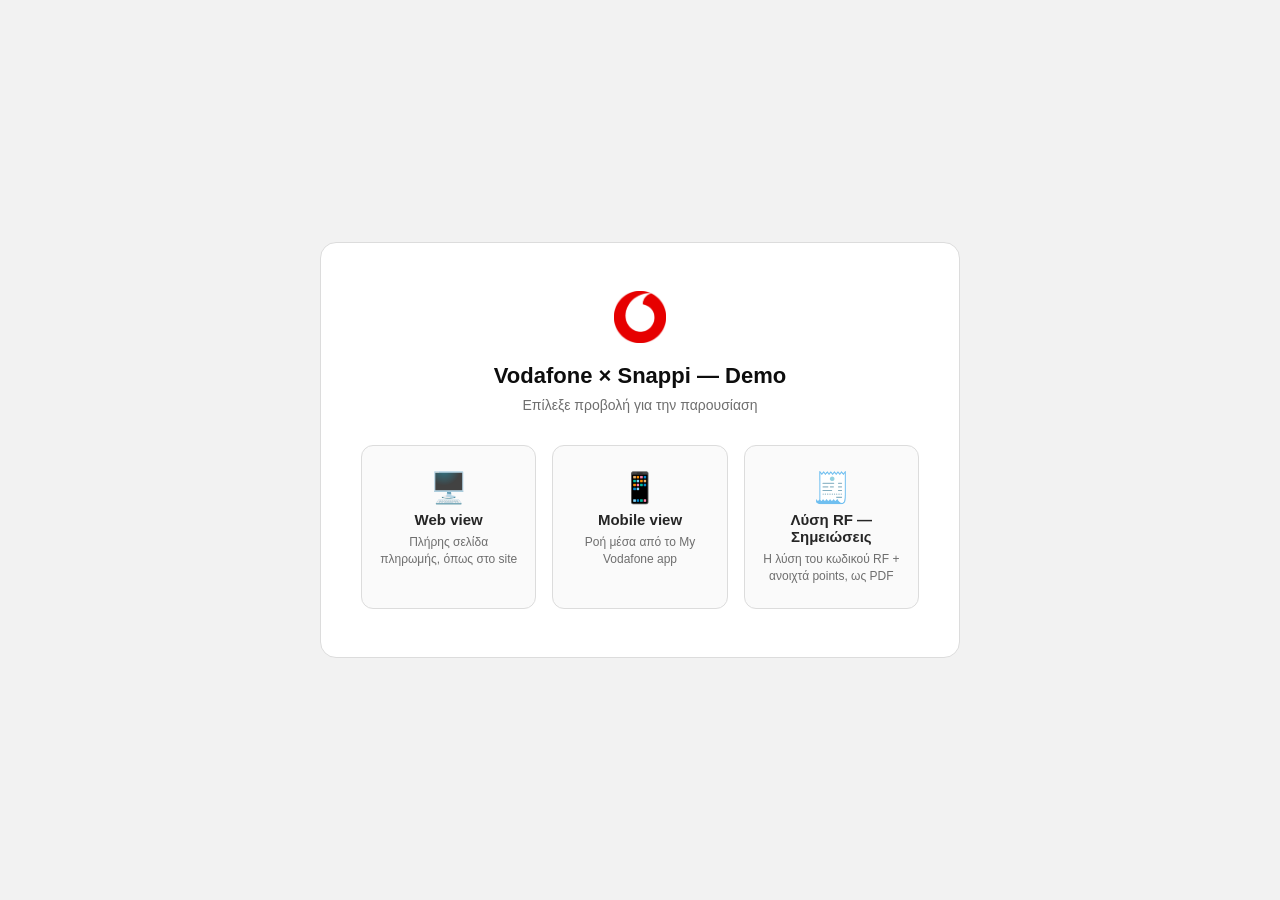
==== index.html @ 045ac650 "Split into separate Web/Mobile/PDF views with a real chooser page Restructures the single-page demo " ====
<!DOCTYPE html>
<html lang="el">
<head>
<meta charset="UTF-8">
<meta name="viewport" content="width=device-width, initial-scale=1.0">
<title>Vodafone × Snappi — Demo</title>
<link rel="stylesheet" href="styles.css">
</head>
<body>

  <div class="chooser">
    <div class="chooser__card">
      <img src="vodafone-logo.png" width="52" height="52" alt="" class="chooser__logo">
      <h1 class="chooser__title">Vodafone × Snappi — Demo</h1>
      <p class="chooser__subtitle">Επίλεξε προβολή για την παρουσίαση</p>
      <div class="chooser__options">
        <a href="web.html" class="chooser__option">
          <span class="chooser__option-icon">🖥️</span>
          <span class="chooser__option-label">Web view</span>
          <span class="chooser__option-desc">Πλήρης σελίδα πληρωμής, όπως στο site</span>
        </a>
        <a href="mobile.html" class="chooser__option">
          <span class="chooser__option-icon">📱</span>
          <span class="chooser__option-label">Mobile view</span>
          <span class="chooser__option-desc">Ροή μέσα από το My Vodafone app</span>
        </a>
        <a href="print.html" class="chooser__option">
          <span class="chooser__option-icon">🧾</span>
          <span class="chooser__option-label">Λύση RF — Σημειώσεις</span>
          <span class="chooser__option-desc">Η λύση του κωδικού RF + ανοιχτά points, ως PDF</span>
        </a>
      </div>
    </div>
  </div>

</body>
</html>
---- styles.css ----
:root {
  --vf-red: #E60000;
  --vf-red-dark: #B30000;
  --vf-black: #0d0d0d;
  --vf-grey-bg: #F2F2F2;
  --vf-grey-border: #DCDCDC;
  --vf-grey-text: #6E6E6E;
  --vf-text: #262626;
  --radius: 10px;
  --font: "Helvetica Neue", Arial, "Segoe UI", sans-serif;
}

* { box-sizing: border-box; }

body {
  margin: 0;
  font-family: var(--font);
  color: var(--vf-text);
  background: #fff;
  -webkit-font-smoothing: antialiased;
}

a { text-decoration: none; color: inherit; }

/* ---------- Top utility bar ---------- */
.topbar {
  background: var(--vf-black);
  color: #fff;
  display: flex;
  align-items: center;
  justify-content: space-between;
  padding: 0 24px;
  height: 40px;
  font-size: 13px;
}

.topbar__tabs { display: flex; height: 100%; }

.topbar__tab {
  display: flex;
  align-items: center;
  padding: 0 18px;
  color: #ccc;
  height: 100%;
}

.topbar__tab--active {
  background: #fff;
  color: var(--vf-black);
  font-weight: 600;
}

.topbar__right {
  display: flex;
  align-items: center;
  gap: 12px;
  color: #fff;
}

.topbar__link {
  display: flex;
  align-items: center;
  gap: 6px;
  color: #fff;
}

.topbar__divider { color: #666; }

/* ---------- Main header ---------- */
.header {
  display: flex;
  align-items: center;
  gap: 40px;
  padding: 14px 24px;
  border-bottom: 1px solid var(--vf-grey-border);
}

.header__logo { display: flex; flex-shrink: 0; }

.header__nav {
  display: flex;
  gap: 28px;
  flex: 1;
  font-size: 16px;
  color: var(--vf-text);
}

.header__nav a.active { font-weight: 700; }

.header__actions {
  display: flex;
  align-items: center;
  gap: 22px;
  font-size: 15px;
}

.icon-btn {
  background: none;
  border: none;
  cursor: pointer;
  color: var(--vf-text);
  display: flex;
}

.header__login {
  display: flex;
  align-items: center;
  gap: 8px;
}

/* ---------- Breadcrumb ---------- */
.breadcrumb {
  padding: 14px 24px;
  font-size: 13px;
  color: var(--vf-grey-text);
  display: flex;
  gap: 8px;
  align-items: center;
}

.breadcrumb a { color: var(--vf-grey-text); }
.breadcrumb a:hover { text-decoration: underline; }
.breadcrumb__sep { color: #bbb; }
.breadcrumb__current { color: var(--vf-grey-text); }

/* ---------- Page ---------- */
.page {
  background: var(--vf-grey-bg);
  padding: 32px 24px 64px;
}

.page__title {
  max-width: 1200px;
  margin: 8px auto 28px;
  font-size: 34px;
  font-weight: 700;
  color: var(--vf-black);
}

.layout {
  max-width: 1200px;
  margin: 0 auto;
  display: grid;
  grid-template-columns: 1.9fr 1fr;
  gap: 24px;
  align-items: start;
}

.card {
  background: #fff;
  border-radius: var(--radius);
  border: 1px solid var(--vf-grey-border);
}

/* ---------- Payment card ---------- */
.payment-card {
  padding: 32px;
}

.payment-card__heading {
  font-size: 20px;
  font-weight: 700;
  margin: 0 0 20px;
}

.radio-group {
  display: flex;
  gap: 40px;
  margin-bottom: 20px;
}

.radio {
  display: flex;
  align-items: center;
  gap: 10px;
  cursor: pointer;
  font-size: 15px;
  position: relative;
}

.radio input {
  position: absolute;
  opacity: 0;
  width: 22px;
  height: 22px;
  margin: 0;
  cursor: pointer;
}

.radio__dot {
  width: 22px;
  height: 22px;
  border-radius: 50%;
  border: 2px solid #9a9a9a;
  display: inline-flex;
  align-items: center;
  justify-content: center;
  flex-shrink: 0;
}

.radio__dot::after {
  content: "";
  width: 11px;
  height: 11px;
  border-radius: 50%;
  background: transparent;
}

.radio input:checked + .radio__dot {
  border-color: #26898a;
}

.radio input:checked + .radio__dot::after {
  background: #26898a;
}

.radio input:focus-visible + .radio__dot {
  outline: 2px solid #26898a;
  outline-offset: 2px;
}

.field { max-width: 460px; margin-bottom: 28px; }

.field__input {
  width: 100%;
  padding: 14px 16px;
  font-size: 15px;
  border: 1px solid #9a9a9a;
  border-radius: 6px;
  font-family: var(--font);
  color: var(--vf-text);
}

.field__input::placeholder { color: #7a7a7a; }

.field__input:focus {
  outline: none;
  border-color: var(--vf-black);
  box-shadow: 0 0 0 1px var(--vf-black);
}

.field__hint {
  margin: 8px 2px 0;
  font-size: 13px;
  color: var(--vf-grey-text);
}

.payment-card__footer {
  display: flex;
  justify-content: flex-end;
}

.demo-note {
  margin: 16px 0 0;
  font-size: 12px;
  color: #9a9a9a;
  text-align: right;
}

.demo-note code {
  background: #f2f2f2;
  border-radius: 3px;
  padding: 1px 5px;
  font-size: 11.5px;
  color: #6e6e6e;
}

.btn {
  padding: 14px 32px;
  border-radius: 24px;
  font-size: 15px;
  font-weight: 700;
  border: none;
  cursor: pointer;
  font-family: var(--font);
  transition: background 0.15s ease, color 0.15s ease;
}

.btn--primary {
  background: var(--vf-red);
  color: #fff;
}

.btn--primary:hover:not(:disabled) {
  background: var(--vf-red-dark);
}

.btn--primary:disabled {
  background: #e0e0e0;
  color: #a3a3a3;
  cursor: not-allowed;
}

/* ---------- Side cards ---------- */
.side-cards {
  display: flex;
  flex-direction: column;
  gap: 24px;
}

.side-card {
  padding: 26px;
  display: flex;
  align-items: flex-start;
  justify-content: space-between;
  gap: 16px;
}

.side-card__body h3 {
  font-size: 17px;
  font-weight: 700;
  margin: 0 0 14px;
  line-height: 1.3;
}

.side-card__link {
  color: var(--vf-red);
  font-weight: 600;
  font-size: 14px;
  display: inline-flex;
  align-items: center;
  gap: 4px;
}

.side-card__link:hover { text-decoration: underline; }

.side-card__icon { flex-shrink: 0; }

/* ---------- Floating chat widget ---------- */
.chat-widget {
  position: fixed;
  right: 28px;
  bottom: 28px;
  display: flex;
  align-items: center;
  gap: 12px;
  z-index: 50;
}

.chat-widget__tooltip {
  background: #fff;
  border: 1px solid var(--vf-grey-border);
  border-radius: 20px;
  padding: 12px 18px;
  font-size: 14px;
  font-weight: 600;
  box-shadow: 0 4px 16px rgba(0,0,0,0.12);
  white-space: nowrap;
}

.chat-widget__bubble {
  width: 56px;
  height: 56px;
  border-radius: 50%;
  border: none;
  background: transparent;
  cursor: pointer;
  padding: 0;
  box-shadow: 0 4px 16px rgba(0,0,0,0.18);
  border-radius: 50%;
  display: flex;
}

/* ---------- Modal overlay / panel (shared) ---------- */
.modal-overlay {
  position: fixed;
  inset: 0;
  background: rgba(20, 20, 20, 0.55);
  z-index: 200;
  opacity: 0;
  pointer-events: none;
  transition: opacity 0.2s ease;
}

.modal-overlay.is-open {
  opacity: 1;
  pointer-events: auto;
}

.modal-panel {
  position: absolute;
  left: 0;
  top: 0;
  height: 100%;
  width: min(460px, 92vw);
  background: #fff;
  padding: 64px 40px 40px;
  overflow-y: auto;
  transform: translateX(-100%);
  transition: transform 0.28s cubic-bezier(.4,0,.2,1);
}

.modal-overlay.is-open .modal-panel { transform: translateX(0); }

.modal-close {
  position: absolute;
  top: 22px;
  right: -18px;
  width: 36px;
  height: 36px;
  border-radius: 50%;
  background: #fff;
  border: none;
  cursor: pointer;
  display: flex;
  align-items: center;
  justify-content: center;
  box-shadow: 0 2px 10px rgba(0,0,0,0.18);
}

.modal-title {
  font-size: 30px;
  font-weight: 400;
  color: var(--vf-black);
  margin: 0 0 32px;
}

.modal-label {
  display: block;
  font-size: 15px;
  color: var(--vf-text);
  margin-bottom: 10px;
}

.modal-label--spaced { margin-top: 28px; }

.installment-badge {
  display: inline-block;
  font-size: 11px;
  font-weight: 700;
  color: #00A6A6;
  background: #f0fbfb;
  border-radius: 10px;
  padding: 2px 8px;
  vertical-align: middle;
}

.installment-badge[hidden] { display: none; }

.modal-input-wrap { position: relative; }

.modal-input {
  width: 100%;
  padding: 14px 40px 14px 16px;
  font-size: 15px;
  border: 1px solid #9a9a9a;
  border-radius: 6px;
  font-family: var(--font);
  color: var(--vf-text);
}

.modal-input:focus {
  outline: none;
  border-color: var(--vf-black);
  box-shadow: 0 0 0 1px var(--vf-black);
}

.modal-input-clear {
  position: absolute;
  right: 12px;
  top: 50%;
  transform: translateY(-50%);
  background: none;
  border: none;
  cursor: pointer;
  padding: 4px;
  display: flex;
}

.modal-hint {
  margin: 8px 2px 0;
  font-size: 13px;
  color: var(--vf-grey-text);
}

.modal-warning {
  display: flex;
  align-items: stretch;
  gap: 0;
  border: 1px solid var(--vf-red);
  border-radius: 4px;
  margin-top: 24px;
  overflow: hidden;
}

.modal-warning__icon {
  background: var(--vf-red);
  flex-shrink: 0;
  width: 56px;
  display: flex;
  align-items: center;
  justify-content: center;
}

.modal-warning p {
  margin: 0;
  padding: 14px 16px;
  font-size: 14px;
  line-height: 1.4;
  color: var(--vf-text);
}

.modal-select {
  width: 100%;
  display: flex;
  align-items: center;
  justify-content: space-between;
  gap: 12px;
  padding: 12px 16px;
  border: 1px solid #9a9a9a;
  border-radius: 6px;
  background: #fff;
  cursor: pointer;
  font-family: var(--font);
  font-size: 15px;
  color: var(--vf-text);
}

.modal-select__left {
  display: flex;
  align-items: center;
  gap: 12px;
}

.btn--modal {
  width: 100%;
  margin-top: 32px;
}

.btn--modal:disabled {
  background: #f0a3a3;
  color: #fff;
}

/* ---------- Flex / Snappi co-branded panel ---------- */
.modal-panel--flex { width: min(520px, 94vw); }

.flex-brandbar {
  display: flex;
  align-items: center;
  gap: 10px;
  margin-bottom: 20px;
}

.flex-brandbar__x { color: #b5b5b5; font-size: 16px; }

.flex-brandbar__snappi {
  font-size: 20px;
  font-weight: 700;
  color: #00A6A6;
  letter-spacing: -0.02em;
}

.modal-title--flex { font-size: 24px; font-weight: 700; margin-bottom: 12px; }

.flex-sub {
  font-size: 14px;
  color: var(--vf-grey-text);
  line-height: 1.5;
  margin: 0 0 24px;
}

.flex-step[hidden] { display: none; }
.m-flex-step[hidden] { display: none; }

.flex-learn-link {
  display: inline-flex;
  align-items: center;
  gap: 6px;
  margin: 10px 0 0;
  background: none;
  border: none;
  padding: 0;
  cursor: pointer;
  color: #00A6A6;
  font-weight: 600;
  font-size: 13.5px;
  font-family: var(--font);
}

.flex-learn-link:hover { text-decoration: underline; }

.flex-step__title {
  font-size: 18px;
  font-weight: 700;
  margin: 0 0 12px;
  color: var(--vf-text);
}

.flex-step__text {
  font-size: 14px;
  line-height: 1.5;
  color: var(--vf-grey-text);
  margin: 0 0 24px;
}

.flex-step__back {
  display: block;
  margin: 14px auto 0;
  background: none;
  border: none;
  color: var(--vf-grey-text);
  font-size: 13px;
  cursor: pointer;
  font-family: var(--font);
}

.flex-step__summary {
  font-size: 16px;
  font-weight: 700;
  margin: 0 0 20px;
  color: var(--vf-text);
}

.btn--flex-outline {
  width: 100%;
  margin-top: 12px;
  padding: 14px 32px;
  border-radius: 24px;
  font-size: 15px;
  font-weight: 700;
  border: 1.5px solid #00A6A6;
  cursor: pointer;
  font-family: var(--font);
  background: #fff;
  color: #00A6A6;
  transition: background 0.15s ease;
}

.btn--flex-outline:hover { background: #f0fbfb; }

.flex-method-options {
  display: flex;
  flex-direction: column;
  gap: 12px;
  margin-bottom: 20px;
}

.flex-method-card {
  display: flex;
  align-items: center;
  gap: 12px;
  border: 1.5px solid var(--vf-grey-border);
  border-radius: 8px;
  padding: 12px 16px;
  cursor: pointer;
  background: #fff;
  position: relative;
  font-size: 14px;
  color: var(--vf-text);
}

.flex-method-card input {
  position: absolute;
  opacity: 0;
  width: 20px;
  height: 20px;
  margin: 0;
  cursor: pointer;
}

.flex-method-card__radio {
  width: 20px;
  height: 20px;
  border-radius: 50%;
  border: 2px solid #9a9a9a;
  flex-shrink: 0;
  position: relative;
}

.flex-method-card.is-selected { border-color: #00A6A6; background: #f0fbfb; }
.flex-method-card.is-selected .flex-method-card__radio { border-color: #00A6A6; }
.flex-method-card.is-selected .flex-method-card__radio::after {
  content: "";
  position: absolute;
  inset: 3px;
  border-radius: 50%;
  background: #00A6A6;
}

.flex-card-fields[hidden] { display: none; }

.flex-wallet-note {
  font-size: 13px;
  color: var(--vf-grey-text);
  background: #f5f5f5;
  border-radius: 6px;
  padding: 12px 14px;
}

.flex-frame {
  border: 1px solid var(--vf-grey-border);
  border-radius: 10px;
  overflow: hidden;
  box-shadow: 0 2px 12px rgba(0,0,0,0.06);
}

.flex-frame__chrome {
  background: linear-gradient(90deg, #E60000 0%, #E60000 45%, #00A6A6 100%);
  color: #fff;
  font-size: 12px;
  font-weight: 600;
  display: flex;
  align-items: center;
  gap: 8px;
  padding: 10px 16px;
}

.flex-frame__body { padding: 20px; background: #fafafa; }

.flex-card-input { margin-bottom: 12px; }

.flex-card-row {
  display: grid;
  grid-template-columns: 1fr 1fr;
  gap: 12px;
}

.btn--flex {
  width: 100%;
  margin-top: 24px;
  padding: 14px 32px;
  border-radius: 24px;
  font-size: 15px;
  font-weight: 700;
  border: none;
  cursor: pointer;
  font-family: var(--font);
  background: #00A6A6;
  color: #fff;
  transition: background 0.15s ease;
}

.btn--flex:hover { background: #00898c; }

.flex-frame__footer {
  margin: 14px 0 0;
  font-size: 12px;
  color: var(--vf-grey-text);
  text-align: center;
  line-height: 1.4;
}

.flex-powered-footer {
  margin: 20px 0 0;
  font-size: 12px;
  font-weight: 600;
  color: var(--vf-grey-text);
  text-align: center;
  letter-spacing: 0.01em;
}

/* ---------- Info bubble (explainer popover) ---------- */
.info-bubble-wrap {
  position: relative;
  display: inline-block;
  margin: -10px 0 24px;
}

.info-bubble-trigger {
  display: inline-flex;
  align-items: center;
  gap: 6px;
  background: none;
  border: none;
  padding: 0;
  cursor: pointer;
  color: #00A6A6;
  font-weight: 600;
  font-size: 13px;
  font-family: var(--font);
}

.info-bubble-trigger:hover { text-decoration: underline; }

.info-bubble {
  display: none;
  position: absolute;
  top: calc(100% + 12px);
  left: 0;
  width: 260px;
  background: #fff;
  border: 1px solid var(--vf-grey-border);
  border-radius: 10px;
  padding: 14px 16px;
  font-size: 12.5px;
  line-height: 1.5;
  color: var(--vf-text);
  box-shadow: 0 10px 28px rgba(0,0,0,0.15);
  z-index: 20;
}

.info-bubble::before {
  content: "";
  position: absolute;
  top: -6px;
  left: 16px;
  width: 12px;
  height: 12px;
  background: #fff;
  border-left: 1px solid var(--vf-grey-border);
  border-top: 1px solid var(--vf-grey-border);
  transform: rotate(45deg);
}

.info-bubble.is-open { display: block; }

/* ---------- Backend-check loading overlay ---------- */
.loading-overlay {
  position: fixed;
  inset: 0;
  background: rgba(20, 20, 20, 0.55);
  z-index: 300;
  display: none;
  align-items: center;
  justify-content: center;
}

.loading-overlay.is-open { display: flex; }

.loading-overlay--phone {
  position: absolute;
  z-index: 30;
  border-radius: 34px;
}

.loading-overlay--phone .loading-card {
  padding: 28px 32px;
}

.loading-card {
  background: #fff;
  border-radius: 14px;
  padding: 36px 44px;
  display: flex;
  flex-direction: column;
  align-items: center;
  gap: 16px;
  box-shadow: 0 12px 40px rgba(0,0,0,0.25);
}

.loading-spinner {
  width: 36px;
  height: 36px;
  border-radius: 50%;
  border: 3px solid #eee;
  border-top-color: var(--vf-red);
  animation: loading-spin 0.8s linear infinite;
}

@keyframes loading-spin {
  to { transform: rotate(360deg); }
}

.loading-card p {
  margin: 0;
  font-size: 14px;
  color: var(--vf-text);
  font-weight: 600;
}

/* ---------- View chooser ---------- */
.chooser {
  min-height: 100vh;
  display: flex;
  align-items: center;
  justify-content: center;
  background: var(--vf-grey-bg);
  padding: 24px;
}

.chooser__card {
  background: #fff;
  border-radius: 16px;
  border: 1px solid var(--vf-grey-border);
  padding: 48px 40px;
  max-width: 640px;
  width: 100%;
  text-align: center;
}

.chooser__logo { margin-bottom: 16px; }

.chooser__title {
  font-size: 22px;
  font-weight: 700;
  margin: 0 0 8px;
  color: var(--vf-black);
}

.chooser__subtitle {
  font-size: 14px;
  color: var(--vf-grey-text);
  margin: 0 0 32px;
}

.chooser__options {
  display: flex;
  gap: 16px;
}

.chooser__option {
  flex: 1;
  display: flex;
  flex-direction: column;
  align-items: center;
  gap: 6px;
  background: #fafafa;
  border: 1.5px solid var(--vf-grey-border);
  border-radius: 12px;
  padding: 24px 16px;
  cursor: pointer;
  font-family: var(--font);
  transition: border-color 0.15s ease, background 0.15s ease;
}

.chooser__option:hover { border-color: var(--vf-red); background: #fff5f5; }

.chooser__option-icon { font-size: 30px; }

.chooser__option-label {
  font-size: 15px;
  font-weight: 700;
  color: var(--vf-text);
}

.chooser__option-desc {
  font-size: 12px;
  color: var(--vf-grey-text);
  line-height: 1.4;
}

.view-switch-btn {
  position: fixed;
  left: 20px;
  bottom: 20px;
  background: #fff;
  border: 1px solid var(--vf-grey-border);
  border-radius: 20px;
  padding: 10px 18px;
  font-size: 13px;
  font-weight: 600;
  color: var(--vf-text);
  cursor: pointer;
  box-shadow: 0 4px 14px rgba(0,0,0,0.12);
  z-index: 250;
  font-family: var(--font);
}

/* ---------- Mobile view ---------- */
#mobile-view {
  min-height: 100vh;
  background: var(--vf-grey-bg);
  padding: 32px 16px 100px;
}

#mobile-view,
#mobile-view input,
#mobile-view button,
#mobile-view select {
  font-family: -apple-system, BlinkMacSystemFont, "SF Pro Text", "Segoe UI", Roboto, sans-serif;
}

.mobile-demo-controls {
  display: flex;
  align-items: center;
  justify-content: center;
  gap: 10px;
  margin-bottom: 24px;
  flex-wrap: wrap;
  font-size: 13px;
  color: var(--vf-grey-text);
}

.persona-btn {
  border: 1.5px solid var(--vf-grey-border);
  background: #fff;
  border-radius: 18px;
  padding: 7px 16px;
  font-size: 13px;
  font-weight: 600;
  color: var(--vf-text);
  cursor: pointer;
  font-family: var(--font);
}

.persona-btn.is-active {
  border-color: var(--vf-red);
  background: #fff5f5;
  color: var(--vf-red);
}

.phone-frame {
  width: 380px;
  max-width: 100%;
  margin: 0 auto;
  background: #111;
  border-radius: 44px;
  padding: 12px;
  box-shadow: 0 24px 60px rgba(0,0,0,0.35);
}

.phone-screen-wrap {
  position: relative;
  height: 760px;
  max-height: 80vh;
  background: var(--vf-grey-bg);
  border-radius: 34px;
  overflow: hidden;
  display: flex;
  flex-direction: column;
}

.phone-statusbar {
  flex-shrink: 0;
  display: flex;
  justify-content: space-between;
  padding: 14px 24px 8px;
  font-size: 13px;
  font-weight: 700;
  color: #111;
  background: #fff;
}

.phone-screen {
  display: none;
  flex: 1;
  overflow-y: auto;
  padding: 16px 16px 32px;
}

.phone-screen.is-active { display: block; }

.phone-pill {
  display: flex;
  align-items: center;
  gap: 10px;
  background: #fff;
  border-radius: 14px;
  padding: 14px 16px;
  margin-bottom: 16px;
  font-size: 13px;
}

.phone-pill__icon { font-size: 18px; }

.phone-pill strong { display: block; font-size: 15px; }
.phone-pill small { color: var(--vf-grey-text); font-size: 12px; }
.phone-pill__chevron { margin-left: auto; color: var(--vf-grey-text); }

.phone-card {
  background: #fff;
  border-radius: 14px;
  padding: 18px;
  margin-bottom: 16px;
  width: 100%;
  text-align: left;
  border: none;
  font-family: var(--font);
  display: block;
}

.phone-card h3 {
  margin: 0 0 14px;
  font-size: 15px;
  font-weight: 700;
  color: var(--vf-text);
}

.phone-card p { margin: 0 0 4px; font-size: 12.5px; color: var(--vf-grey-text); }
.phone-card strong { font-size: 20px; color: var(--vf-text); }

.phone-bills-card { cursor: pointer; }

.phone-usage-row { display: flex; gap: 14px; }
.phone-usage-item { flex: 1; font-size: 11px; text-align: center; }
.phone-usage-item strong { display: block; font-size: 13px; margin: 4px 0 6px; }
.phone-usage-bar { height: 4px; background: #eee; border-radius: 2px; overflow: hidden; }
.phone-usage-bar span { display: block; height: 100%; background: var(--vf-red); }

.phone-mini-grid { display: grid; grid-template-columns: 1fr 1fr; gap: 12px; }
.phone-mini-grid--4 { grid-template-columns: 1fr 1fr; }

.phone-mini-card {
  background: #fff;
  border-radius: 12px;
  padding: 14px;
  font-size: 12.5px;
  font-weight: 600;
  color: var(--vf-text);
}

.phone-topbar {
  display: flex;
  align-items: center;
  gap: 12px;
  margin-bottom: 16px;
}

.phone-back {
  background: #fff;
  border: none;
  width: 34px;
  height: 34px;
  border-radius: 50%;
  font-size: 20px;
  cursor: pointer;
  color: var(--vf-text);
}

.phone-topbar h2 { font-size: 16px; font-weight: 700; margin: 0; }

.phone-subtext { font-size: 12.5px; color: var(--vf-grey-text); margin: 0 0 14px; }

.phone-balance { font-size: 26px; }

.phone-full-btn { width: 100%; margin-bottom: 24px; }

.phone-section-label { font-size: 13px; font-weight: 700; margin: 0 0 12px; color: var(--vf-text); }

.phone-sheet-backdrop {
  display: none;
  position: absolute;
  inset: 0;
  background: rgba(20,20,20,0.5);
  z-index: 10;
}

.phone-sheet-backdrop.is-open { display: block; }

.phone-sheet {
  display: none;
  position: absolute;
  left: 0;
  right: 0;
  bottom: 0;
  max-height: 86%;
  background: #fff;
  border-radius: 20px 20px 0 0;
  padding: 10px 20px 24px;
  overflow-y: auto;
  z-index: 20;
  box-shadow: 0 -8px 30px rgba(0,0,0,0.2);
}

.phone-sheet.is-open { display: block; }

.phone-sheet__handle {
  width: 36px;
  height: 4px;
  border-radius: 2px;
  background: #ddd;
  margin: 0 auto 14px;
}

.phone-sheet__header {
  display: flex;
  align-items: center;
  justify-content: space-between;
  margin-bottom: 18px;
}

.phone-sheet__header h2 { font-size: 17px; margin: 0; }

.phone-sheet__close {
  background: #f2f2f2;
  border: none;
  width: 30px;
  height: 30px;
  border-radius: 50%;
  cursor: pointer;
  font-size: 13px;
  color: var(--vf-text);
}

.flex-brandbar--tight { margin-bottom: 0; }

.phone-tabs {
  display: flex;
  background: #f2f2f2;
  border-radius: 10px;
  padding: 4px;
  margin-bottom: 18px;
}

.phone-tab {
  flex: 1;
  background: none;
  border: none;
  padding: 10px;
  font-size: 13px;
  font-weight: 600;
  color: var(--vf-grey-text);
  border-radius: 8px;
  cursor: pointer;
  font-family: var(--font);
}

.phone-tab.is-active { background: #00A6A6; color: #fff; }

.phone-amount-display {
  text-align: center;
  padding: 18px 0 24px;
}

.phone-amount-display strong { font-size: 26px; color: var(--vf-text); }

/* ---------- Mobile view: scale down reused desktop classes ----------
   The phone sheets reuse .modal-*/.flex-* classes from the web modals;
   these overrides bring them down to app-appropriate sizes. ---------- */
#mobile-view .modal-title {
  font-size: 19px;
  font-weight: 700;
  margin: 0;
}

#mobile-view .modal-title--flex {
  font-size: 17px;
  margin-bottom: 8px;
}

#mobile-view .flex-sub {
  font-size: 12.5px;
  line-height: 1.4;
  margin: 0 0 14px;
}

#mobile-view .info-bubble-wrap { margin: 0 0 16px; }

#mobile-view .info-bubble-trigger { font-size: 12px; gap: 4px; }

#mobile-view .info-bubble {
  width: 210px;
  font-size: 11.5px;
  padding: 10px 12px;
}

#mobile-view .modal-label {
  font-size: 12.5px;
  margin-bottom: 6px;
}

#mobile-view .modal-label--spaced { margin-top: 16px; }

#mobile-view .modal-input {
  padding: 10px 12px;
  font-size: 14px;
  border-radius: 8px;
}

#mobile-view .modal-hint {
  font-size: 11px;
  margin: 4px 0 0;
}

#mobile-view .flex-brandbar__snappi { font-size: 16px; }
#mobile-view .flex-brandbar { gap: 8px; }

#mobile-view .flex-method-options {
  gap: 8px;
  margin-bottom: 14px;
}

#mobile-view .flex-method-card {
  padding: 10px 12px;
  gap: 8px;
  font-size: 12.5px;
}

#mobile-view .flex-method-card__radio,
#mobile-view .flex-method-card input {
  width: 18px;
  height: 18px;
}

#mobile-view .flex-card-fields { margin-top: 2px; }
#mobile-view .flex-card-input { margin-bottom: 8px; }
#mobile-view .flex-card-row { gap: 8px; }

#mobile-view .btn--flex,
#mobile-view .btn--flex-outline,
#mobile-view .btn--modal,
#mobile-view .btn--primary {
  padding: 12px 24px;
  font-size: 14px;
  margin-top: 16px;
  border-radius: 12px;
}

#mobile-view .phone-full-btn { margin-top: 0; }

#mobile-view .flex-frame__footer,
#mobile-view .flex-powered-footer {
  font-size: 11px;
  margin-top: 10px;
}

#mobile-view .phone-sheet__header { margin-bottom: 14px; }
#mobile-view .phone-sheet__header h2 { font-size: 16px; }

#mobile-view .phone-tab { font-size: 12.5px; padding: 8px; }

#mobile-view .flex-wallet-note { font-size: 11.5px; padding: 10px 12px; }

/* ---------- Responsive ---------- */
@media (max-width: 900px) {
  .header__nav { display: none; }
  .layout { grid-template-columns: 1fr; }
  .page__title { font-size: 26px; }
  .chat-widget__tooltip { display: none; }
  .modal-panel { padding: 56px 24px 32px; }
  .modal-close { right: 12px; }
  .chooser__options { flex-direction: column; }
  .chooser__card { padding: 36px 24px; }
}

/* ---------- Printed / PDF bill template ---------- */
.print-body {
  background: #d8d8d8;
  font-family: var(--font);
}

.print-toolbar {
  position: sticky;
  top: 0;
  z-index: 50;
  display: flex;
  align-items: center;
  justify-content: center;
  gap: 16px;
  padding: 14px 16px;
  background: rgba(255,255,255,0.95);
  border-bottom: 1px solid var(--vf-grey-border);
  backdrop-filter: blur(6px);
}

.view-switch-btn--static {
  position: static;
  box-shadow: none;
}

.bill-page {
  width: 210mm;
  min-height: 297mm;
  margin: 28px auto;
  background: #fff;
  padding: 16mm 18mm;
  box-shadow: 0 8px 30px rgba(0,0,0,0.2);
  box-sizing: border-box;
  color: var(--vf-text);
}

.bill-header {
  display: flex;
  align-items: center;
  gap: 16px;
  padding-bottom: 20px;
  border-bottom: 2px solid var(--vf-black);
  margin-bottom: 24px;
}

.bill-header__title h1 {
  font-size: 22px;
  font-weight: 700;
  margin: 0;
  color: var(--vf-black);
}

.bill-header__title p {
  font-size: 12.5px;
  color: var(--vf-grey-text);
  margin: 4px 0 0;
}

.bill-meta {
  display: grid;
  grid-template-columns: 1fr 1fr 1fr;
  gap: 14px 24px;
  margin-bottom: 24px;
}

.bill-meta div { display: flex; flex-direction: column; gap: 3px; }
.bill-meta span { font-size: 11px; color: var(--vf-grey-text); text-transform: uppercase; letter-spacing: 0.02em; }
.bill-meta strong { font-size: 13px; color: var(--vf-text); }

.bill-summary {
  display: flex;
  align-items: center;
  justify-content: space-between;
  background: var(--vf-red);
  color: #fff;
  border-radius: 10px;
  padding: 16px 20px;
  margin-bottom: 24px;
}

.bill-summary span { font-size: 13px; font-weight: 600; }
.bill-summary strong { font-size: 24px; }

.bill-table {
  width: 100%;
  border-collapse: collapse;
  margin-bottom: 28px;
  font-size: 12.5px;
}

.bill-table th {
  text-align: left;
  font-size: 11px;
  text-transform: uppercase;
  letter-spacing: 0.02em;
  color: var(--vf-grey-text);
  padding: 0 0 8px;
  border-bottom: 1.5px solid var(--vf-black);
}

.bill-table th:last-child, .bill-table td:last-child { text-align: right; }

.bill-table td {
  padding: 9px 0;
  border-bottom: 1px solid var(--vf-grey-border);
}

.bill-table__total td {
  border-bottom: none;
  border-top: 1.5px solid var(--vf-black);
  font-weight: 700;
  padding-top: 12px;
}

.bill-cut-line {
  overflow: hidden;
  white-space: nowrap;
  color: #b5b5b5;
  font-size: 11px;
  margin: 0 -18mm 24px;
  padding: 0 18mm;
}

.bill-stub h2 {
  font-size: 15px;
  font-weight: 700;
  margin: 0 0 16px;
  color: var(--vf-black);
}

.bill-stub__grid {
  display: grid;
  grid-template-columns: 1.4fr 1fr;
  gap: 24px;
  align-items: start;
}

.bill-stub__hint {
  margin: 10px 0 0;
  font-size: 11px;
  color: var(--vf-grey-text);
  line-height: 1.4;
}

.bill-stub__code {
  border: 1.5px solid var(--vf-red);
  background: #fff5f5;
  border-radius: 10px;
  padding: 16px;
  text-align: center;
}

.bill-stub__code .rf-code-box__label { display: block; margin-bottom: 8px; }
.bill-stub__code .rf-code-box__value { display: block; font-size: 16px; }

.bill-barcode {
  height: 40px;
  margin: 14px 0 6px;
  background: repeating-linear-gradient(90deg, #111 0 2px, transparent 2px 3px, #111 3px 6px, transparent 6px 8px, #111 8px 9px, transparent 9px 13px, #111 13px 15px, transparent 15px 16px);
}

.bill-stub__barcode-note {
  font-size: 9.5px;
  color: var(--vf-grey-text);
}

.notes-page { background: #fffdf5; }

.notes-banner {
  display: inline-block;
  background: #fff3cd;
  color: #7a5b00;
  font-size: 11px;
  font-weight: 700;
  padding: 8px 14px;
  border-radius: 6px;
  margin-bottom: 24px;
  text-transform: uppercase;
  letter-spacing: 0.02em;
}

.notes-title {
  font-size: 22px;
  font-weight: 700;
  margin: 0 0 20px;
  color: var(--vf-black);
}

.notes-lead {
  font-size: 13.5px;
  line-height: 1.6;
  color: var(--vf-text);
  margin: 0 0 16px;
}

.notes-subtitle {
  font-size: 16px;
  font-weight: 700;
  margin: 32px 0 14px;
  color: var(--vf-black);
}

.notes-points {
  margin: 0;
  padding-left: 22px;
  font-size: 13px;
  line-height: 1.6;
  color: var(--vf-text);
}

.notes-points li { margin-bottom: 10px; }

@media print {
  .no-print { display: none !important; }
  .print-body { background: #fff; }
  .bill-page {
    box-shadow: none;
    margin: 0;
    width: auto;
    min-height: auto;
    page-break-after: always;
  }
  .bill-page:last-child { page-break-after: auto; }
  @page { size: A4; margin: 0; }
}

@media (max-width: 900px) {
  .bill-page { width: 100%; min-height: auto; padding: 8mm; }
  .bill-meta { grid-template-columns: 1fr 1fr; }
  .bill-stub__grid { grid-template-columns: 1fr; }
}
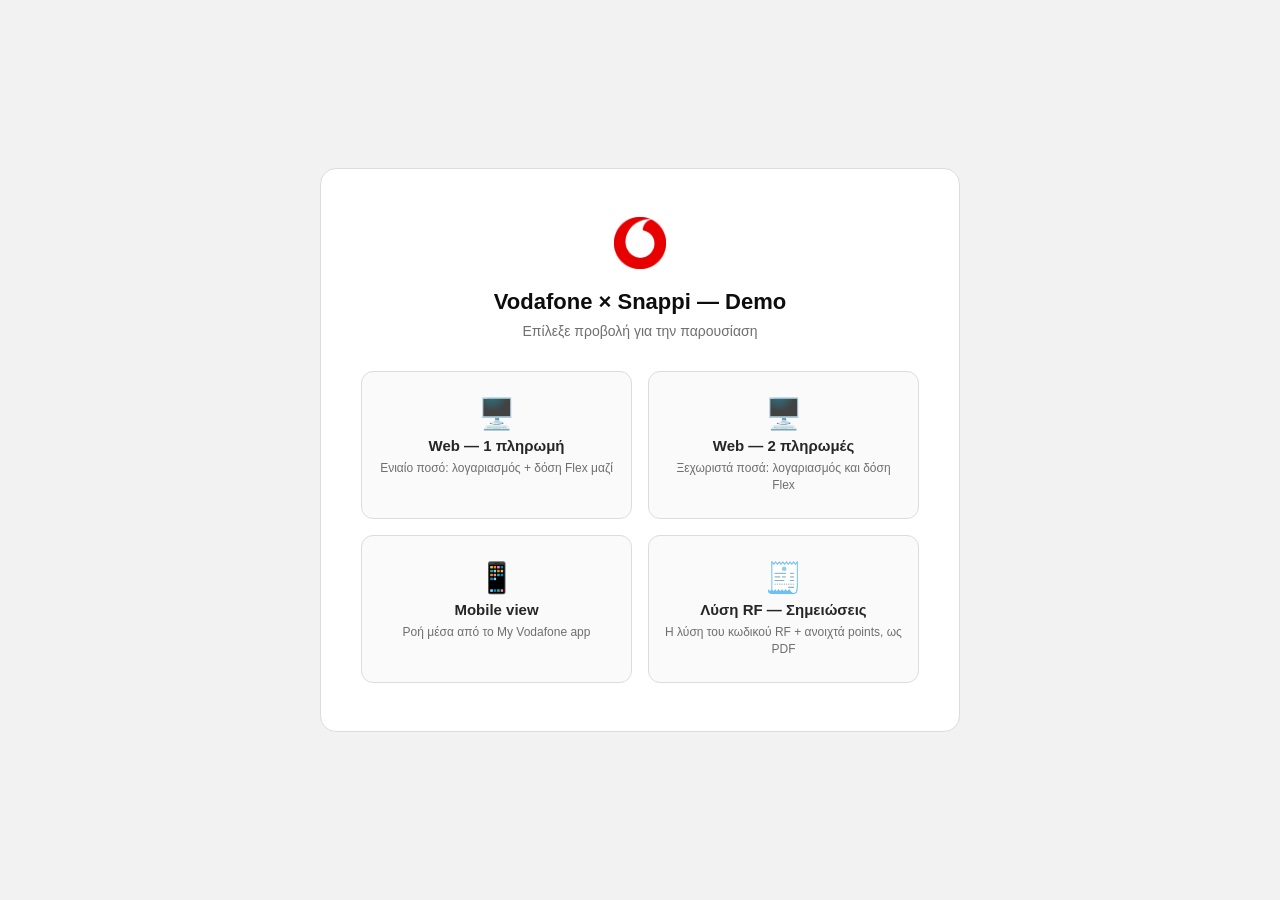
==== commit 1e8233cb: "Add a second web variant with two separate payment amounts The Snappi payment screen now has two opt" ====
--- a/index.html
+++ b/index.html
@@ -16,8 +16,13 @@
       <div class="chooser__options">
         <a href="web.html" class="chooser__option">
           <span class="chooser__option-icon">🖥️</span>
-          <span class="chooser__option-label">Web view</span>
-          <span class="chooser__option-desc">Πλήρης σελίδα πληρωμής, όπως στο site</span>
+          <span class="chooser__option-label">Web — 1 πληρωμή</span>
+          <span class="chooser__option-desc">Ενιαίο ποσό: λογαριασμός + δόση Flex μαζί</span>
+        </a>
+        <a href="web2.html" class="chooser__option">
+          <span class="chooser__option-icon">🖥️</span>
+          <span class="chooser__option-label">Web — 2 πληρωμές</span>
+          <span class="chooser__option-desc">Ξεχωριστά ποσά: λογαριασμός και δόση Flex</span>
         </a>
         <a href="mobile.html" class="chooser__option">
           <span class="chooser__option-icon">📱</span>
--- a/styles.css
+++ b/styles.css
@@ -895,7 +895,8 @@
 }
 
 .chooser__options {
-  display: flex;
+  display: grid;
+  grid-template-columns: 1fr 1fr;
   gap: 16px;
 }
 
@@ -1310,7 +1311,7 @@
   .chat-widget__tooltip { display: none; }
   .modal-panel { padding: 56px 24px 32px; }
   .modal-close { right: 12px; }
-  .chooser__options { flex-direction: column; }
+  .chooser__options { grid-template-columns: 1fr; }
   .chooser__card { padding: 36px 24px; }
 }
 
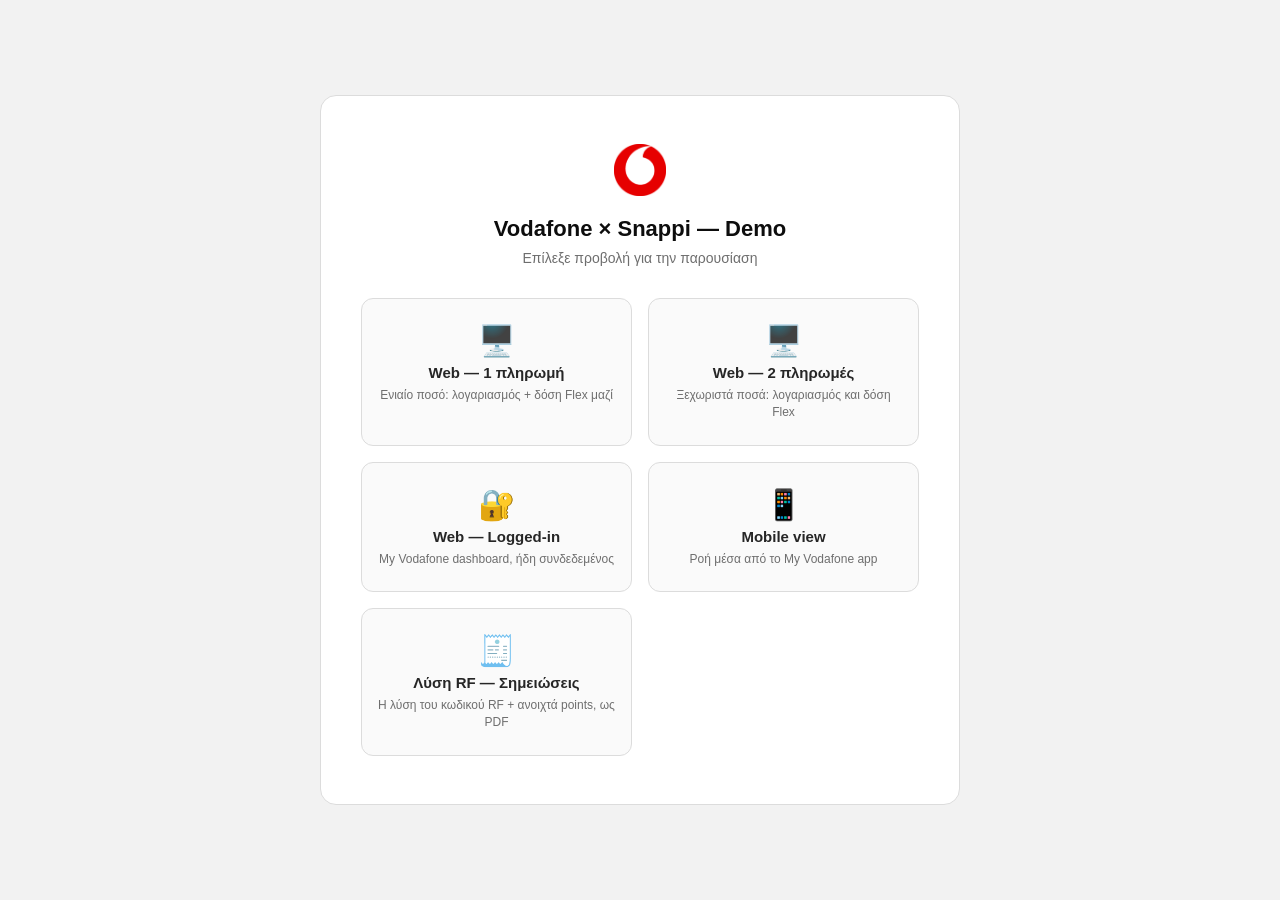
==== commit b3e679c5: "Add logged-in My Vodafone dashboard view, note epay as card acquirer New web-login.html/js: a "alrea" ====
--- a/index.html
+++ b/index.html
@@ -24,6 +24,11 @@
           <span class="chooser__option-label">Web — 2 πληρωμές</span>
           <span class="chooser__option-desc">Ξεχωριστά ποσά: λογαριασμός και δόση Flex</span>
         </a>
+        <a href="web-login.html" class="chooser__option">
+          <span class="chooser__option-icon">🔐</span>
+          <span class="chooser__option-label">Web — Logged-in</span>
+          <span class="chooser__option-desc">My Vodafone dashboard, ήδη συνδεδεμένος</span>
+        </a>
         <a href="mobile.html" class="chooser__option">
           <span class="chooser__option-icon">📱</span>
           <span class="chooser__option-label">Mobile view</span>
--- a/styles.css
+++ b/styles.css
@@ -1546,3 +1546,170 @@
   .bill-meta { grid-template-columns: 1fr 1fr; }
   .bill-stub__grid { grid-template-columns: 1fr; }
 }
+
+/* ---------- My Vodafone (web logged-in) dashboard ---------- */
+.myvf-page {
+  max-width: 1200px;
+  margin: 0 auto;
+  padding: 32px 24px 64px;
+}
+
+.myvf-header h1 {
+  font-size: 30px;
+  font-weight: 400;
+  margin: 0;
+  color: var(--vf-black);
+}
+
+.myvf-header__afm {
+  margin: 6px 0 0;
+  font-size: 13px;
+  color: var(--vf-grey-text);
+}
+
+.myvf-tabs {
+  display: flex;
+  gap: 32px;
+  margin: 28px 0 0;
+  border-bottom: 1px solid var(--vf-grey-border);
+}
+
+.myvf-tab {
+  padding: 0 0 14px;
+  font-size: 15px;
+  color: var(--vf-text);
+  border-bottom: 2px solid transparent;
+}
+
+.myvf-tab--active {
+  color: var(--vf-red);
+  font-weight: 700;
+  border-bottom-color: var(--vf-red);
+}
+
+.myvf-section-head {
+  display: flex;
+  align-items: center;
+  justify-content: space-between;
+  margin: 32px 0 20px;
+}
+
+.myvf-section-head h2 {
+  font-size: 20px;
+  font-weight: 700;
+  margin: 0;
+  color: var(--vf-black);
+}
+
+.myvf-select-btn {
+  background: #16707a;
+  color: #fff;
+  border: none;
+  border-radius: 22px;
+  padding: 12px 22px;
+  font-size: 14px;
+  font-weight: 600;
+  cursor: pointer;
+  font-family: var(--font);
+}
+
+.myvf-select-btn:hover { background: #125a62; }
+
+.myvf-grid {
+  display: grid;
+  grid-template-columns: 1.2fr 1fr;
+  gap: 24px;
+  align-items: stretch;
+}
+
+.myvf-bill-card { padding: 28px; }
+
+.myvf-bill-card__row {
+  margin: 0 0 6px;
+  font-size: 14px;
+  color: var(--vf-text);
+}
+
+.myvf-bill-card__row strong { font-weight: 700; }
+
+.myvf-balance-label {
+  margin: 24px 0 6px;
+  font-size: 13px;
+  color: var(--vf-grey-text);
+}
+
+.myvf-balance-row {
+  display: flex;
+  align-items: center;
+  justify-content: space-between;
+  gap: 16px;
+  margin-bottom: 24px;
+}
+
+.myvf-balance-amount { font-size: 32px; font-weight: 700; color: var(--vf-black); }
+
+.myvf-pay-btn {
+  background: var(--vf-black);
+  color: #fff;
+  border: none;
+  border-radius: 8px;
+  padding: 14px 28px;
+  font-size: 15px;
+  font-weight: 600;
+  cursor: pointer;
+  font-family: var(--font);
+}
+
+.myvf-pay-btn:hover { background: #000; }
+
+.myvf-links {
+  display: flex;
+  flex-direction: column;
+  border-top: 1px solid var(--vf-grey-border);
+  padding-top: 16px;
+}
+
+.myvf-link {
+  display: flex;
+  align-items: center;
+  justify-content: space-between;
+  padding: 12px 0;
+  font-size: 14px;
+  color: var(--vf-text);
+}
+
+.myvf-link:hover { color: var(--vf-red); }
+.myvf-link__icon { color: var(--vf-red); }
+
+.myvf-promo-card {
+  background: linear-gradient(135deg, #c40000, #7a0000);
+  color: #fff;
+  border-radius: 12px;
+  padding: 28px;
+  display: flex;
+  flex-direction: column;
+  justify-content: center;
+  gap: 12px;
+}
+
+.myvf-promo-card h3 { font-size: 20px; font-weight: 700; margin: 0; }
+.myvf-promo-card p { font-size: 13px; line-height: 1.5; margin: 0; color: rgba(255,255,255,0.9); }
+
+.myvf-promo-btn {
+  align-self: flex-start;
+  background: #fff;
+  color: var(--vf-black);
+  border: none;
+  border-radius: 8px;
+  padding: 10px 18px;
+  font-size: 13px;
+  font-weight: 700;
+  cursor: pointer;
+  font-family: var(--font);
+  margin-top: 8px;
+}
+
+@media (max-width: 900px) {
+  .myvf-grid { grid-template-columns: 1fr; }
+  .myvf-tabs { gap: 20px; overflow-x: auto; }
+}
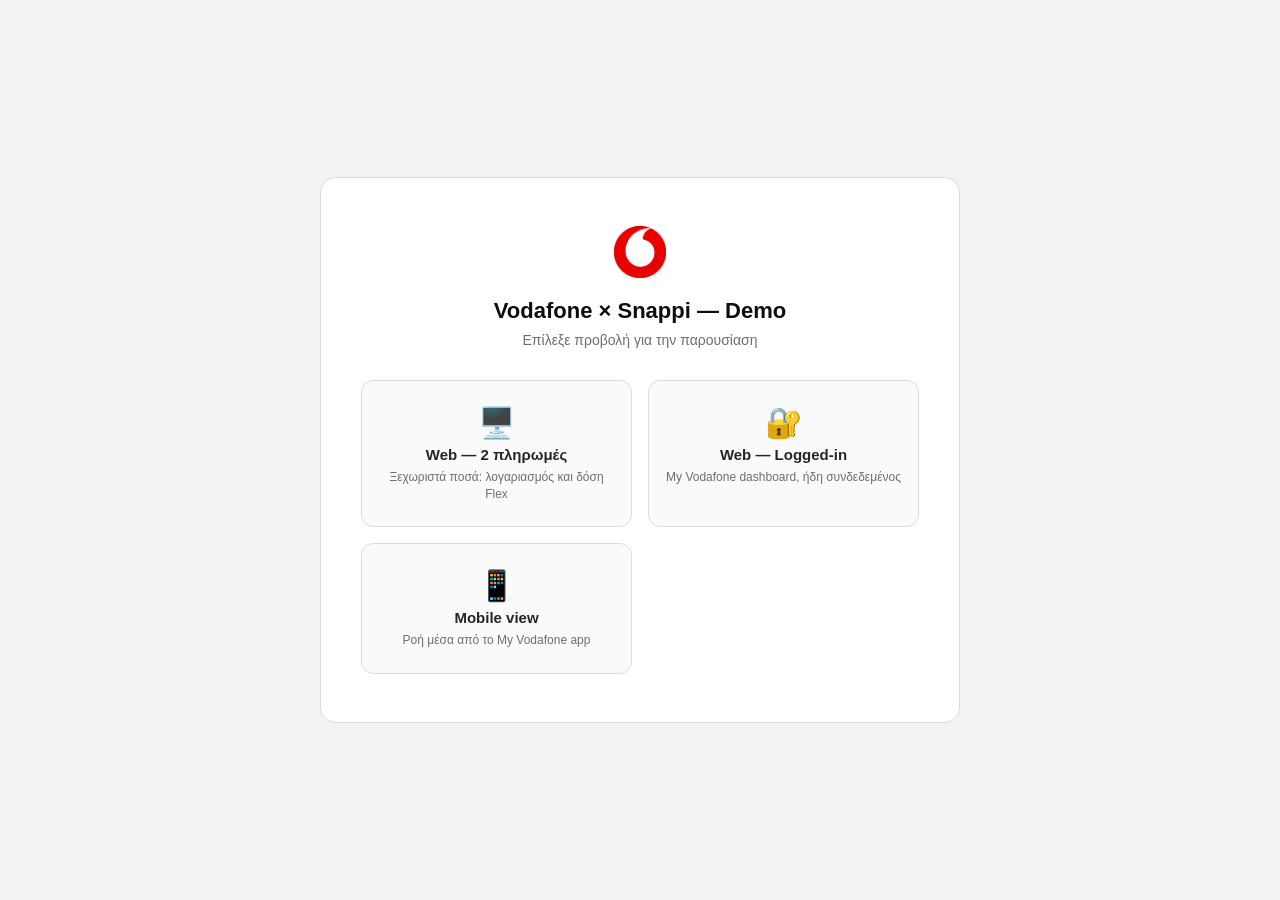
==== commit 6ff0a313: "Remove Web-1-payment and RF Solution options from chooser Chooser now offers Web (2 payments), Web (" ====
--- a/index.html
+++ b/index.html
@@ -14,11 +14,6 @@
       <h1 class="chooser__title">Vodafone × Snappi — Demo</h1>
       <p class="chooser__subtitle">Επίλεξε προβολή για την παρουσίαση</p>
       <div class="chooser__options">
-        <a href="web.html" class="chooser__option">
-          <span class="chooser__option-icon">🖥️</span>
-          <span class="chooser__option-label">Web — 1 πληρωμή</span>
-          <span class="chooser__option-desc">Ενιαίο ποσό: λογαριασμός + δόση Flex μαζί</span>
-        </a>
         <a href="web2.html" class="chooser__option">
           <span class="chooser__option-icon">🖥️</span>
           <span class="chooser__option-label">Web — 2 πληρωμές</span>
@@ -34,11 +29,6 @@
           <span class="chooser__option-label">Mobile view</span>
           <span class="chooser__option-desc">Ροή μέσα από το My Vodafone app</span>
         </a>
-        <a href="print.html" class="chooser__option">
-          <span class="chooser__option-icon">🧾</span>
-          <span class="chooser__option-label">Λύση RF — Σημειώσεις</span>
-          <span class="chooser__option-desc">Η λύση του κωδικού RF + ανοιχτά points, ως PDF</span>
-        </a>
       </div>
     </div>
   </div>
--- a/styles.css
+++ b/styles.css
@@ -562,6 +562,7 @@
 
 .flex-step[hidden] { display: none; }
 .m-flex-step[hidden] { display: none; }
+.gate-step[hidden] { display: none; }
 
 .flex-learn-link {
   display: inline-flex;
@@ -1643,7 +1644,13 @@
   align-items: center;
   justify-content: space-between;
   gap: 16px;
-  margin-bottom: 24px;
+  margin-bottom: 8px;
+}
+
+.myvf-flex-note {
+  margin: 0 0 24px;
+  font-size: 13px;
+  color: var(--vf-grey-text);
 }
 
 .myvf-balance-amount { font-size: 32px; font-weight: 700; color: var(--vf-black); }
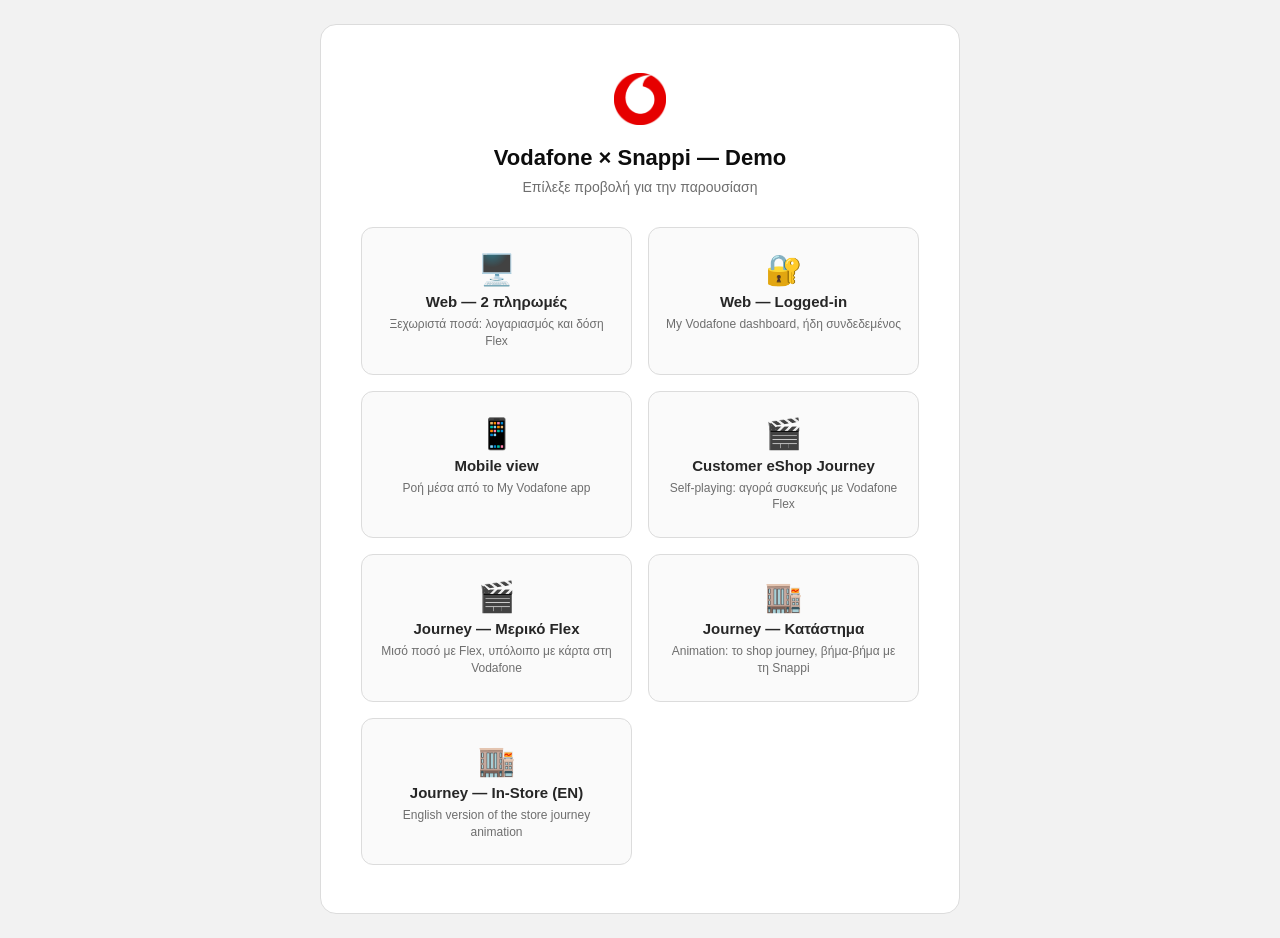
==== commit 42313f4a: "Add self-playing customer journey demos and web2 auto-play Add three self-playing eShop/store journe" ====
--- a/index.html
+++ b/index.html
@@ -29,6 +29,26 @@
           <span class="chooser__option-label">Mobile view</span>
           <span class="chooser__option-desc">Ροή μέσα από το My Vodafone app</span>
         </a>
+        <a href="journey.html" class="chooser__option">
+          <span class="chooser__option-icon">🎬</span>
+          <span class="chooser__option-label">Customer eShop Journey</span>
+          <span class="chooser__option-desc">Self-playing: αγορά συσκευής με Vodafone Flex</span>
+        </a>
+        <a href="journey2.html" class="chooser__option">
+          <span class="chooser__option-icon">🎬</span>
+          <span class="chooser__option-label">Journey — Μερικό Flex</span>
+          <span class="chooser__option-desc">Μισό ποσό με Flex, υπόλοιπο με κάρτα στη Vodafone</span>
+        </a>
+        <a href="journey3.html" class="chooser__option">
+          <span class="chooser__option-icon">🏬</span>
+          <span class="chooser__option-label">Journey — Κατάστημα</span>
+          <span class="chooser__option-desc">Animation: το shop journey, βήμα-βήμα με τη Snappi</span>
+        </a>
+        <a href="journey3-en.html" class="chooser__option">
+          <span class="chooser__option-icon">🏬</span>
+          <span class="chooser__option-label">Journey — In-Store (EN)</span>
+          <span class="chooser__option-desc">English version of the store journey animation</span>
+        </a>
       </div>
     </div>
   </div>
--- a/styles.css
+++ b/styles.css
@@ -750,6 +750,68 @@
   text-align: center;
   letter-spacing: 0.01em;
 }
+
+/* ---------- Flex payment success step ---------- */
+.flex-success { text-align: center; padding: 20px 0 8px; }
+
+.flex-success__icon {
+  width: 56px;
+  height: 56px;
+  border-radius: 50%;
+  background: #e6f7ee;
+  color: #1a9d5c;
+  font-size: 28px;
+  font-weight: 800;
+  display: flex;
+  align-items: center;
+  justify-content: center;
+  margin: 0 auto 16px;
+}
+
+.flex-success__title { font-size: 18px; font-weight: 700; color: var(--vf-text); margin: 0 0 8px; }
+.flex-success__desc { font-size: 13px; color: var(--vf-grey-text); margin: 0; }
+
+/* ---------- Self-playing demo: cursor + controls ---------- */
+.auto-cursor {
+  position: fixed;
+  top: -40px;
+  left: -40px;
+  width: 18px;
+  height: 18px;
+  border-radius: 50%;
+  background: var(--vf-red);
+  box-shadow: 0 0 0 4px rgba(230,0,0,0.22), 0 2px 8px rgba(0,0,0,0.3);
+  transform: translate(-50%, -50%);
+  transition: left 0.5s cubic-bezier(.4,0,.2,1), top 0.5s cubic-bezier(.4,0,.2,1), transform 0.15s ease, opacity 0.2s ease;
+  z-index: 9999;
+  pointer-events: none;
+  opacity: 0;
+}
+
+.auto-cursor.is-active { opacity: 1; }
+.auto-cursor.is-clicking { transform: translate(-50%, -50%) scale(0.65); background: var(--vf-red-dark); }
+
+.auto-controls {
+  position: fixed;
+  right: 20px;
+  bottom: 20px;
+  z-index: 9998;
+  display: flex;
+  gap: 8px;
+}
+
+.auto-controls button {
+  border: none;
+  background: #fff;
+  color: var(--vf-text);
+  font: 700 13px var(--font);
+  padding: 10px 18px;
+  border-radius: 20px;
+  cursor: pointer;
+  box-shadow: 0 4px 14px rgba(0,0,0,0.12);
+}
+
+.auto-controls button.primary { background: var(--vf-red); color: #fff; }
 
 /* ---------- Info bubble (explainer popover) ---------- */
 .info-bubble-wrap {
@@ -1720,3 +1782,784 @@
   .myvf-grid { grid-template-columns: 1fr; }
   .myvf-tabs { gap: 20px; overflow-x: auto; }
 }
+
+/* ================================================================
+   Customer journey (self-playing demo reel)
+   ================================================================ */
+.journey-body {
+  background: #e8e8e8;
+  min-height: 100vh;
+  padding: 24px 16px 80px;
+}
+
+.journey-shell {
+  max-width: 1280px;
+  margin: 0 auto;
+}
+
+.journey-toolbar {
+  display: flex;
+  align-items: center;
+  justify-content: space-between;
+  gap: 16px;
+  background: #fff;
+  border: 1px solid var(--vf-grey-border);
+  border-radius: 12px 12px 0 0;
+  padding: 14px 20px;
+  flex-wrap: wrap;
+}
+
+.journey-toolbar__title {
+  display: flex;
+  align-items: center;
+  gap: 10px;
+  font-size: 14px;
+  font-weight: 700;
+  color: var(--vf-black);
+}
+
+.journey-toolbar__controls {
+  display: flex;
+  align-items: center;
+  gap: 18px;
+}
+
+.journey-progress { display: flex; gap: 8px; }
+
+.journey-dot {
+  width: 9px;
+  height: 9px;
+  border-radius: 50%;
+  background: var(--vf-grey-border);
+  transition: background 0.2s ease;
+}
+
+.journey-dot.is-active { background: var(--vf-red); }
+.journey-dot.is-done { background: #f3a3a3; }
+
+.journey-play-btn {
+  background: var(--vf-red);
+  color: #fff;
+  border: none;
+  border-radius: 20px;
+  padding: 10px 22px;
+  font-size: 13.5px;
+  font-weight: 700;
+  cursor: pointer;
+  font-family: var(--font);
+}
+
+.journey-play-btn:hover { background: var(--vf-red-dark); }
+
+.journey-frame {
+  position: relative;
+  width: 100%;
+  aspect-ratio: 16 / 9.2;
+  background: #fff;
+  border: 1px solid var(--vf-grey-border);
+  border-top: none;
+  border-radius: 0 0 12px 12px;
+  overflow: hidden;
+}
+
+.journey-act {
+  position: absolute;
+  inset: 0;
+  overflow-y: auto;
+  opacity: 0;
+  pointer-events: none;
+  transition: opacity 0.45s ease;
+  background: #fff;
+}
+
+.journey-act.is-active { opacity: 1; pointer-events: auto; }
+
+.journey-cursor {
+  position: absolute;
+  top: 50%;
+  left: 50%;
+  width: 16px;
+  height: 16px;
+  border-radius: 50%;
+  background: rgba(230,0,0,0.85);
+  border: 2px solid #fff;
+  box-shadow: 0 2px 8px rgba(0,0,0,0.35);
+  transform: translate(-50%, -50%);
+  transition: left 0.7s cubic-bezier(.4,0,.2,1), top 0.7s cubic-bezier(.4,0,.2,1);
+  z-index: 50;
+  pointer-events: none;
+}
+
+.journey-cursor.is-clicking { animation: journey-click-pulse 0.32s ease; }
+
+@keyframes journey-click-pulse {
+  0% { transform: translate(-50%, -50%) scale(1); }
+  40% { transform: translate(-50%, -50%) scale(1.7); box-shadow: 0 0 0 8px rgba(230,0,0,0.18); }
+  100% { transform: translate(-50%, -50%) scale(1); }
+}
+
+/* ---- Act 1: product page ---- */
+.jb-breadcrumb { padding: 10px 24px; font-size: 11px; color: var(--vf-grey-text); }
+
+.jb-product {
+  display: grid;
+  grid-template-columns: 1fr 1.1fr;
+  gap: 28px;
+  padding: 4px 24px 24px;
+}
+
+.jb-product__gallery { display: flex; flex-direction: column; align-items: center; }
+
+.jb-phone-stage {
+  background: #f6f6f6;
+  border-radius: 12px;
+  width: 100%;
+  display: flex;
+  align-items: center;
+  justify-content: center;
+  padding: 12px 0;
+}
+
+.jb-thumbs { display: flex; align-items: center; gap: 6px; margin-top: 10px; }
+
+.jb-thumb {
+  width: 26px;
+  height: 26px;
+  border-radius: 6px;
+  background: #e4e4e4;
+  border: 1.5px solid transparent;
+}
+
+.jb-thumb.is-active { border-color: var(--vf-red); }
+.jb-thumb-count { font-size: 10.5px; color: var(--vf-grey-text); margin-left: 4px; }
+
+.jb-compare { margin-top: 10px; font-size: 11.5px; color: var(--vf-grey-text); display: flex; align-items: center; gap: 6px; }
+
+.jb-promo-strip {
+  background: #16707a;
+  color: #fff;
+  font-size: 11.5px;
+  font-weight: 600;
+  padding: 9px 14px;
+  border-radius: 6px;
+  margin-bottom: 14px;
+}
+
+.jb-product__title { font-size: 22px; font-weight: 700; margin: 0 0 16px; color: var(--vf-black); }
+
+.jb-label { font-size: 11.5px; color: var(--vf-grey-text); margin: 14px 0 6px; }
+
+.jb-swatches { display: flex; gap: 10px; }
+
+.jb-swatch {
+  border: 1.5px solid var(--vf-grey-border);
+  border-radius: 8px;
+  background: #fff;
+  padding: 8px 14px;
+  font-size: 11.5px;
+  color: var(--vf-text);
+  cursor: default;
+  font-family: var(--font);
+  text-align: center;
+  line-height: 1.4;
+}
+
+.jb-swatch.is-active { border-color: var(--vf-red); box-shadow: 0 0 0 1px var(--vf-red); }
+.jb-swatch strong { font-size: 12.5px; }
+
+.jb-availability { display: flex; align-items: center; gap: 6px; font-size: 12px; margin: 14px 0 0; color: var(--vf-text); }
+.jb-availability__dot { color: #1a8a4a; font-weight: 700; }
+
+.jb-flex-box {
+  background: var(--vf-grey-bg);
+  border-radius: 10px;
+  padding: 16px 18px;
+  margin-top: 18px;
+}
+
+.jb-flex-box__head { display: flex; align-items: flex-start; justify-content: space-between; gap: 12px; margin-bottom: 12px; }
+.jb-flex-box__head p { margin: 0; font-size: 12.5px; line-height: 1.5; color: var(--vf-text); }
+
+.jb-flex-badge {
+  flex-shrink: 0;
+  width: 46px;
+  height: 46px;
+  border-radius: 50%;
+  background: var(--vf-red);
+  color: #fff;
+  font-size: 8.5px;
+  font-weight: 700;
+  display: flex;
+  align-items: center;
+  justify-content: center;
+  text-align: center;
+  line-height: 1.2;
+}
+
+.jb-flex-row {
+  display: flex;
+  align-items: center;
+  justify-content: space-between;
+  gap: 12px;
+  padding: 9px 0;
+  border-top: 1px solid var(--vf-grey-border);
+  font-size: 12px;
+}
+
+.jb-flex-row:first-of-type { border-top: none; }
+.jb-flex-row__action { background: none; border: none; color: var(--vf-text); font-size: 12px; cursor: pointer; font-family: var(--font); }
+.jb-flex-row__value { color: var(--vf-grey-text); }
+.jb-flex-more { margin: 8px 0 0; font-size: 12px; color: var(--vf-red); font-weight: 600; }
+
+.jb-price-label { margin: 18px 0 2px; font-size: 12px; color: var(--vf-grey-text); }
+.jb-price { margin: 0; font-size: 22px; font-weight: 700; color: var(--vf-black); }
+
+/* ---- Act 2a/2b: billing & delivery details ---- */
+.jb-step-card { border: 1.5px solid var(--vf-grey-border); border-radius: 10px; padding: 24px; }
+
+.jb-step-card__head { display: flex; align-items: center; gap: 12px; padding-bottom: 16px; margin-bottom: 20px; border-bottom: 1px solid var(--vf-grey-border); }
+.jb-step-card__head h2 { font-size: 16px; font-weight: 700; margin: 0; color: var(--vf-black); }
+
+.jb-step-check {
+  width: 24px;
+  height: 24px;
+  border-radius: 50%;
+  border: 1.5px solid var(--vf-grey-border);
+  display: flex;
+  align-items: center;
+  justify-content: center;
+  font-size: 12px;
+  color: var(--vf-grey-text);
+  flex-shrink: 0;
+}
+
+.jb-toggle-group { display: flex; gap: 10px; margin-bottom: 20px; }
+
+.jb-toggle {
+  flex: 1;
+  padding: 12px;
+  border-radius: 22px;
+  border: 1px solid var(--vf-grey-border);
+  background: #fff;
+  color: var(--vf-text);
+  font-size: 13px;
+  font-weight: 600;
+  cursor: default;
+  font-family: var(--font);
+}
+
+.jb-toggle.is-active { background: #16707a; color: #fff; border-color: #16707a; }
+
+.jb-form-fields { display: flex; flex-direction: column; gap: 14px; margin-bottom: 22px; }
+
+.jb-text-input {
+  width: 100%;
+  padding: 13px 14px;
+  border: 1px solid var(--vf-grey-border);
+  border-radius: 6px;
+  font-size: 13px;
+  font-family: var(--font);
+  color: var(--vf-text);
+}
+
+.jb-textarea {
+  width: 100%;
+  margin-top: 12px;
+  padding: 13px 14px;
+  border: 1px solid var(--vf-grey-border);
+  border-radius: 6px;
+  font-size: 13px;
+  font-family: var(--font);
+  color: var(--vf-text);
+  min-height: 70px;
+  resize: none;
+}
+
+.jb-delivery-box { border: 1.5px solid #16707a; border-radius: 10px; padding: 18px; margin-bottom: 22px; }
+
+.jb-delivery-box__head { display: flex; justify-content: space-between; align-items: center; font-size: 13px; color: var(--vf-text); margin-bottom: 14px; }
+.jb-delivery-box__head strong { font-size: 11px; color: var(--vf-grey-text); }
+
+.jb-delivery-address { font-size: 13px; font-weight: 700; color: var(--vf-black); line-height: 1.5; margin: 0 0 10px; }
+
+.jb-edit-link { font-size: 12px; color: var(--vf-red); font-weight: 600; display: inline-block; margin-bottom: 18px; }
+
+.jb-form-label { font-size: 12.5px; font-weight: 700; color: var(--vf-black); margin: 0 0 12px; }
+
+/* ---- Act 2: checkout page ---- */
+.jb-checkout-header { padding: 16px 24px; border-bottom: 3px solid var(--vf-black); }
+
+.jb-checkout {
+  display: grid;
+  grid-template-columns: 1.3fr 1fr;
+  gap: 24px;
+  padding: 24px;
+  max-width: 900px;
+}
+
+.jb-flex-card {
+  border: 1.5px solid #16707a;
+  border-radius: 10px;
+  padding: 22px;
+}
+
+.jb-flex-card__head { display: flex; align-items: center; justify-content: space-between; margin-bottom: 16px; }
+.jb-flex-card__head h2 { font-size: 16px; font-weight: 700; margin: 0; color: var(--vf-black); }
+
+.jb-phone-chip { display: flex; align-items: center; gap: 10px; font-size: 12px; color: var(--vf-text); }
+.jb-phone-chip a { color: var(--vf-red); font-weight: 600; }
+
+.jb-limit-box { background: var(--vf-grey-bg); border-radius: 8px; padding: 14px 16px; margin-bottom: 20px; }
+.jb-limit-box p { margin: 0 0 8px; font-size: 12px; color: var(--vf-text); }
+.jb-limit-box__row { display: flex; align-items: baseline; gap: 10px; }
+.jb-limit-box__row strong { font-size: 22px; color: var(--vf-red); font-weight: 700; }
+.jb-limit-box__row span { font-size: 12px; color: var(--vf-grey-text); }
+
+.jb-choose-label { font-size: 12.5px; color: var(--vf-text); margin: 0 0 16px; }
+
+.jb-slider-row { display: flex; align-items: center; gap: 12px; }
+.jb-slider-row--spaced { margin-top: 22px; }
+
+.jb-slider {
+  flex: 1;
+  -webkit-appearance: none;
+  appearance: none;
+  height: 4px;
+  border-radius: 2px;
+  background: linear-gradient(90deg, var(--vf-red) 0%, var(--vf-red) var(--jb-fill, 0%), #e0e0e0 var(--jb-fill, 0%), #e0e0e0 100%);
+}
+
+.jb-slider::-webkit-slider-thumb {
+  -webkit-appearance: none;
+  width: 18px;
+  height: 18px;
+  border-radius: 50%;
+  background: #fff;
+  border: 2px solid var(--vf-red);
+  box-shadow: 0 1px 4px rgba(0,0,0,0.25);
+  cursor: default;
+}
+
+.jb-slider::-moz-range-thumb {
+  width: 18px;
+  height: 18px;
+  border-radius: 50%;
+  background: #fff;
+  border: 2px solid var(--vf-red);
+  cursor: default;
+}
+
+.jb-slider-input {
+  width: 52px;
+  padding: 6px 8px;
+  border: 1px solid var(--vf-grey-border);
+  border-radius: 6px;
+  font-size: 12px;
+  text-align: center;
+  font-family: var(--font);
+  color: var(--vf-text);
+  background: #fafafa;
+}
+
+.jb-slider-scale { display: flex; justify-content: space-between; font-size: 10.5px; color: var(--vf-grey-text); margin: 4px 0 0; padding-right: 64px; }
+
+.jb-result {
+  margin-top: 24px;
+  padding-top: 18px;
+  border-top: 1px solid var(--vf-grey-border);
+}
+
+.jb-result__label { margin: 0 0 4px; font-size: 12px; color: var(--vf-grey-text); }
+.jb-result__value { margin: 0 0 8px; font-size: 17px; color: var(--vf-black); }
+.jb-result__value strong { font-weight: 700; }
+.jb-result__note { margin: 0; font-size: 11.5px; color: var(--vf-grey-text); line-height: 1.5; }
+.jb-result__note strong { color: var(--vf-text); }
+
+.jb-consent {
+  display: flex;
+  align-items: flex-start;
+  gap: 10px;
+  margin-top: 20px;
+  cursor: default;
+}
+
+.jb-consent input {
+  margin: 2px 0 0;
+  width: 16px;
+  height: 16px;
+  flex-shrink: 0;
+  accent-color: var(--vf-red);
+}
+
+.jb-consent span { font-size: 11.5px; line-height: 1.5; color: var(--vf-text); }
+.jb-consent strong { color: var(--vf-black); }
+
+.jb-checkout-actions { display: flex; gap: 12px; margin-top: 24px; }
+
+.jb-btn-outline {
+  background: #fff;
+  border: 1px solid var(--vf-grey-border);
+  border-radius: 22px;
+  padding: 12px 22px;
+  font-size: 13px;
+  font-weight: 600;
+  color: var(--vf-text);
+  cursor: default;
+  font-family: var(--font);
+}
+
+.jb-btn-dark {
+  background: var(--vf-red-dark);
+  border: none;
+  border-radius: 22px;
+  padding: 12px 26px;
+  font-size: 13px;
+  font-weight: 700;
+  color: #fff;
+  cursor: default;
+  font-family: var(--font);
+}
+
+.jb-order-summary { background: var(--vf-grey-bg); border-radius: 10px; padding: 18px; align-self: start; }
+
+.jb-order-summary__item { display: flex; align-items: center; gap: 12px; margin-bottom: 16px; font-size: 12px; color: var(--vf-text); }
+
+.jb-order-summary__row { display: flex; justify-content: space-between; font-size: 12.5px; padding: 8px 0; border-top: 1px solid var(--vf-grey-border); color: var(--vf-text); }
+.jb-order-summary__row--total { font-weight: 700; font-size: 14px; color: var(--vf-black); }
+
+/* ---- Nexi/Alpha Bank hosted card-payment iframe ---- */
+.jb-nexi-frame {
+  border: 1px solid var(--vf-grey-border);
+  border-radius: 10px;
+  overflow: hidden;
+  margin: 22px 0 0;
+  box-shadow: 0 2px 12px rgba(0,0,0,0.06);
+}
+
+.jb-nexi-frame__chrome {
+  background: #16407a;
+  color: #fff;
+  font-size: 11.5px;
+  font-weight: 600;
+  display: flex;
+  align-items: center;
+  gap: 8px;
+  padding: 9px 14px;
+}
+
+.jb-nexi-frame__body { padding: 18px; background: #fafbfc; }
+
+.jb-nexi-header { text-align: center; margin-bottom: 16px; }
+.jb-nexi-header__brand { font-size: 15px; font-weight: 700; color: #16407a; }
+.jb-nexi-header__brand em { font-style: normal; color: #b5b5b5; margin: 0 4px; }
+.jb-nexi-header p { font-size: 11.5px; color: var(--vf-grey-text); margin: 6px 0 0; }
+
+.jb-nexi-section-label {
+  background: #2e6da4;
+  color: #fff;
+  font-size: 12px;
+  font-weight: 700;
+  text-align: center;
+  padding: 8px;
+  border-radius: 4px;
+  margin: 0 0 12px;
+}
+
+.jb-nexi-details { margin-bottom: 18px; }
+.jb-nexi-details__row { display: flex; justify-content: space-between; gap: 12px; padding: 7px 0; border-bottom: 1px solid var(--vf-grey-border); font-size: 12px; }
+.jb-nexi-details__row span { color: var(--vf-grey-text); }
+.jb-nexi-details__row strong { color: #16407a; text-align: right; }
+
+.jb-nexi-card-logos { display: flex; flex-wrap: wrap; gap: 8px; margin-bottom: 16px; }
+
+.jb-nexi-card-badge {
+  font-size: 9.5px;
+  font-weight: 700;
+  padding: 5px 9px;
+  border-radius: 4px;
+  border: 1px solid var(--vf-grey-border);
+  color: #fff;
+  letter-spacing: 0.02em;
+}
+
+.jb-nexi-card-badge--visa { background: #1a1f71; }
+.jb-nexi-card-badge--mc { background: #eb001b; }
+.jb-nexi-card-badge--maestro { background: #0099df; }
+.jb-nexi-card-badge--amex { background: #2e77bc; }
+
+.jb-nexi-actions { display: flex; gap: 12px; margin-top: 18px; }
+.jb-nexi-actions .jb-btn-outline, .jb-nexi-actions .jb-btn-red { flex: 1; margin: 0; }
+
+.jb-nexi-footer { text-align: center; font-size: 11px; font-weight: 700; color: #16407a; margin-top: 18px; }
+.jb-nexi-footer em { font-style: normal; color: #b5b5b5; margin: 0 4px; }
+
+/* ---- Redirect transitions between Vodafone and Snappi ---- */
+.jb-redirect {
+  display: flex;
+  flex-direction: column;
+  align-items: center;
+  justify-content: center;
+  gap: 16px;
+  height: 100%;
+  text-align: center;
+  padding: 0 60px;
+  background: var(--vf-grey-bg);
+}
+
+.jb-redirect h2 { font-size: 18px; font-weight: 700; margin: 0; color: var(--vf-black); max-width: 480px; }
+.jb-redirect p { font-size: 13px; color: var(--vf-grey-text); margin: 0; max-width: 460px; line-height: 1.5; }
+.jb-redirect .loading-spinner { position: static; }
+
+.jb-redirect--snappi .jb-redirect__brand { color: #00A6A6; }
+.jb-redirect--vodafone .jb-redirect__brand { color: var(--vf-red); }
+
+/* ---- Act 3: Snappi onboarding (last step only) ---- */
+.jb-snappi-wrap {
+  display: flex;
+  align-items: center;
+  justify-content: center;
+  height: 100%;
+  background: #f2f2f2;
+}
+
+.jb-snappi-card {
+  position: relative;
+  width: 300px;
+  background: #fff;
+  border-radius: 22px;
+  padding: 32px 26px 26px;
+  box-shadow: 0 12px 40px rgba(0,0,0,0.18);
+  overflow: hidden;
+  text-align: center;
+}
+
+.jb-snappi-corner {
+  position: absolute;
+  top: -30px;
+  left: -30px;
+  width: 100px;
+  height: 100px;
+  border-radius: 50%;
+  background: var(--vf-red);
+  opacity: 0.15;
+}
+
+.jb-snappi-step-badge {
+  position: absolute;
+  top: 14px;
+  left: 14px;
+  width: 32px;
+  height: 32px;
+  border-radius: 50%;
+  background: var(--vf-red);
+  color: #fff;
+  font-size: 14px;
+  font-weight: 700;
+  display: flex;
+  align-items: center;
+  justify-content: center;
+}
+
+.jb-snappi-brand {
+  display: flex;
+  flex-direction: column;
+  align-items: flex-end;
+  margin: 0 0 22px;
+}
+
+.jb-snappi-brand__by { font-size: 9.5px; color: var(--vf-grey-text); }
+.jb-snappi-brand__logo { font-size: 17px; font-weight: 700; color: #00A6A6; letter-spacing: -0.02em; }
+
+.jb-snappi-amount { font-size: 38px; font-weight: 700; color: var(--vf-black); margin: 0 0 14px; }
+
+.jb-snappi-status-pill {
+  display: inline-block;
+  color: #fff;
+  font-size: 11.5px;
+  font-weight: 600;
+  padding: 7px 16px;
+  border-radius: 16px;
+  margin-bottom: 20px;
+}
+
+.jb-snappi-status-pill--pending { background: #d97a06; }
+.jb-snappi-status-pill--complete { background: #2a6df5; }
+
+.jb-snappi-download { font-size: 11.5px; color: #2a6df5; margin: 0 0 26px; }
+
+.jb-snappi-title { font-size: 17px; font-weight: 700; color: var(--vf-black); margin: 0 0 10px; line-height: 1.3; }
+
+.jb-snappi-pending-note { font-size: 11.5px; color: var(--vf-grey-text); line-height: 1.5; margin: 0 0 22px; }
+
+/* ---- Act 4: confirmation ---- */
+.jb-confirmation { display: flex; flex-direction: column; align-items: center; text-align: center; padding: 48px 24px; }
+.jb-confirmation__logo { margin-bottom: 20px; }
+.jb-confirmation__check { margin-bottom: 18px; }
+.jb-confirmation h2 { font-size: 24px; font-weight: 700; margin: 0 0 8px; color: var(--vf-black); }
+.jb-confirmation__sub { font-size: 14px; color: var(--vf-grey-text); margin: 0 0 28px; }
+
+.jb-confirmation__card {
+  background: var(--vf-grey-bg);
+  border-radius: 10px;
+  padding: 20px 24px;
+  width: 100%;
+  max-width: 420px;
+  text-align: left;
+}
+
+.jb-confirmation__row { display: flex; justify-content: space-between; font-size: 13px; padding: 8px 0; border-bottom: 1px solid var(--vf-grey-border); color: var(--vf-text); }
+.jb-confirmation__row:last-child { border-bottom: none; }
+.jb-confirmation__row--note { display: block; font-size: 11.5px; color: var(--vf-grey-text); padding-top: 12px; text-align: center; }
+
+.jb-confirmation__disclaimer {
+  max-width: 460px;
+  margin: 18px 0 0;
+  font-size: 10.5px;
+  line-height: 1.6;
+  color: var(--vf-grey-text);
+  text-align: center;
+}
+
+.jb-inline-disclaimer {
+  max-width: none;
+  margin: 20px 0 0;
+  text-align: left;
+}
+
+.jb-inline-disclaimer .jb-disclaimer-badge { margin: 0 0 10px; }
+
+.jb-confirmation__disclaimer strong { color: #d97a06; }
+
+.jb-disclaimer-badge {
+  display: block;
+  background: #fff3cd;
+  color: #7a5b00;
+  font-size: 10px;
+  font-weight: 700;
+  text-transform: uppercase;
+  letter-spacing: 0.02em;
+  padding: 5px 12px;
+  border-radius: 12px;
+  margin: 0 auto 10px;
+  width: fit-content;
+}
+
+/* ---- Flex modal overlay (absolute within the frame, not fixed) ---- */
+.journey-modal-overlay {
+  position: absolute;
+  inset: 0;
+  background: rgba(20,20,20,0.5);
+  opacity: 0;
+  pointer-events: none;
+  transition: opacity 0.35s ease;
+  z-index: 20;
+}
+
+.journey-modal-overlay.is-open { opacity: 1; pointer-events: auto; }
+
+.journey-modal-panel {
+  position: absolute;
+  left: 0;
+  top: 0;
+  bottom: 0;
+  width: min(360px, 82%);
+  background: #fff;
+  padding: 20px 22px 22px;
+  overflow-y: auto;
+  transform: translateX(-100%);
+  transition: transform 0.4s cubic-bezier(.4,0,.2,1);
+}
+
+.journey-modal-overlay.is-open .journey-modal-panel { transform: translateX(0); }
+
+.journey-modal-back, .journey-modal-close {
+  background: none;
+  border: none;
+  font-size: 16px;
+  color: var(--vf-text);
+  cursor: default;
+}
+
+.journey-modal-back { position: absolute; top: 16px; left: 16px; }
+.journey-modal-close { position: absolute; top: 16px; right: 16px; }
+
+.jb-flex-banner {
+  position: relative;
+  margin: 34px 0 16px;
+  background: linear-gradient(135deg, #E60000, #8a0000);
+  border-radius: 10px;
+  height: 150px;
+  overflow: hidden;
+}
+
+.jb-flex-banner__label { position: absolute; top: 10px; left: 12px; color: #fff; font-size: 11px; font-weight: 700; }
+
+.jb-bubble {
+  position: absolute;
+  background: #fff;
+  border-radius: 10px;
+  font-size: 8.5px;
+  font-weight: 700;
+  color: var(--vf-black);
+  padding: 6px 8px;
+  line-height: 1.25;
+  text-align: center;
+}
+
+.jb-bubble--1 { top: 44px; left: 40px; }
+.jb-bubble--2 { top: 30px; left: 130px; width: 74px; }
+.jb-bubble--center { top: 78px; left: 96px; background: transparent; color: #fff; font-size: 10px; }
+.jb-bubble--3 { top: 100px; left: 40px; width: 74px; }
+
+.jb-modal-title { font-size: 19px; font-weight: 700; color: var(--vf-red); margin: 0 0 6px; line-height: 1.25; }
+.jb-modal-sub { font-size: 12.5px; font-weight: 700; margin: 0 0 10px; color: var(--vf-text); }
+.jb-modal-text { font-size: 12px; line-height: 1.5; color: var(--vf-text); margin: 0 0 14px; }
+.jb-modal-text--tight { margin: 0 0 12px; }
+
+.jb-modal-pill {
+  border: 1px solid #16707a;
+  border-radius: 6px;
+  color: #16707a;
+  font-size: 11.5px;
+  padding: 8px 12px;
+  margin: 0 0 18px;
+}
+
+.jb-panel-step[hidden] { display: none; }
+
+.jb-wallet-icon { text-align: center; margin-bottom: 10px; }
+
+.jb-panel-step h3 { font-size: 13.5px; font-weight: 700; text-align: center; margin: 0 0 8px; color: var(--vf-black); }
+
+.jb-phone-field { position: relative; margin: 14px 0 16px; }
+
+.jb-phone-field__input {
+  width: 100%;
+  padding: 12px 34px 12px 14px;
+  border: 1px solid #16707a;
+  border-radius: 6px;
+  font-size: 13px;
+  font-family: var(--font);
+  color: var(--vf-text);
+}
+
+.jb-phone-field__clear { position: absolute; right: 12px; top: 50%; transform: translateY(-50%); font-size: 11px; color: var(--vf-grey-text); }
+
+.jb-btn-red {
+  width: 100%;
+  background: var(--vf-red);
+  color: #fff;
+  border: none;
+  border-radius: 22px;
+  padding: 12px;
+  font-size: 13px;
+  font-weight: 700;
+  cursor: default;
+  font-family: var(--font);
+}
+
+@media (max-width: 900px) {
+  .jb-product, .jb-checkout { grid-template-columns: 1fr; }
+  .journey-frame { aspect-ratio: 9 / 16; }
+  .journey-modal-panel { width: 90%; }
+}
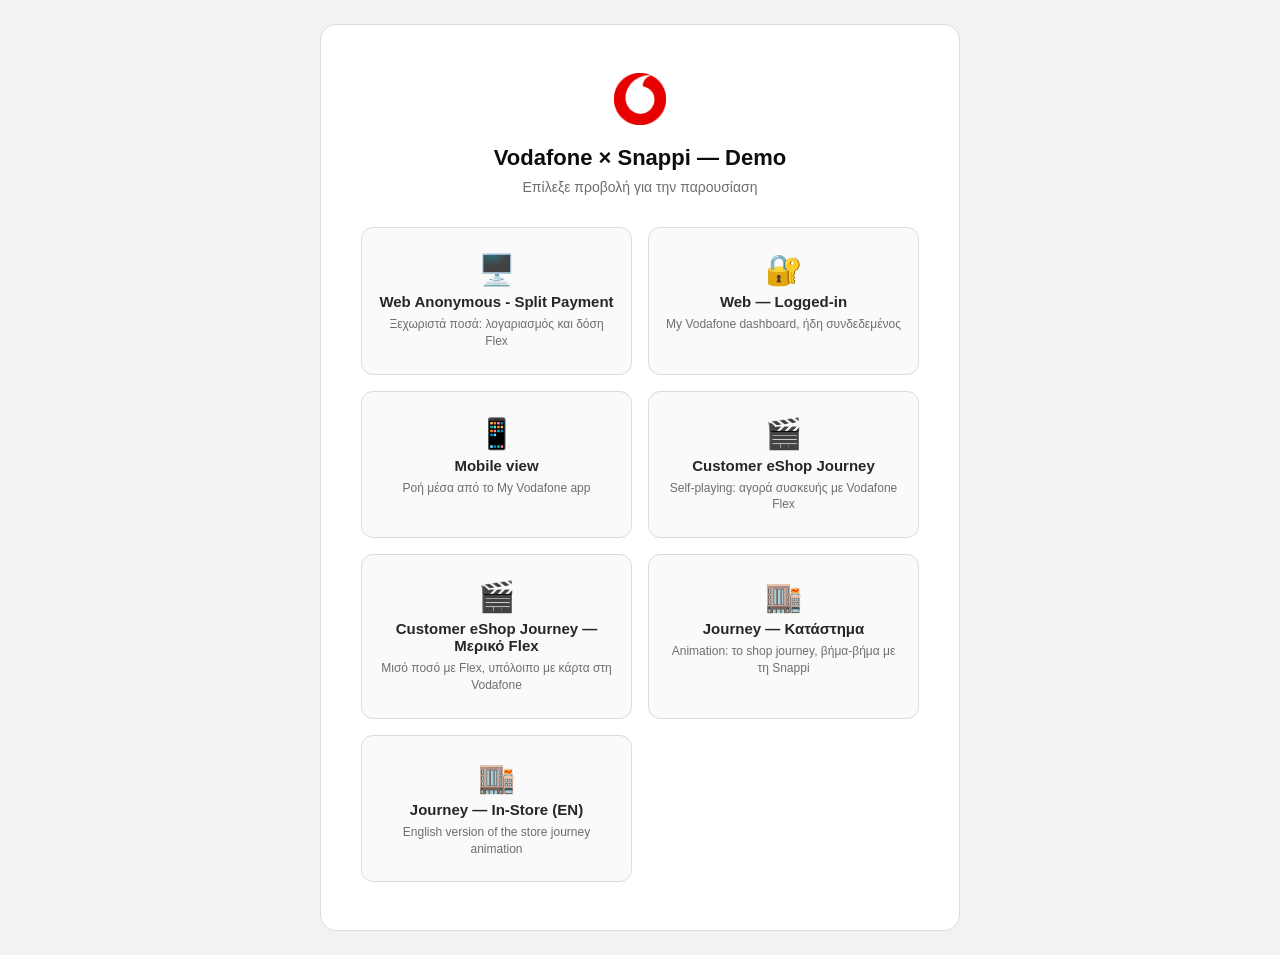
==== commit c7989096: "Rename chooser labels and add web-login auto-play - Rename journey2 chooser label to "Customer eShop" ====
--- a/index.html
+++ b/index.html
@@ -16,7 +16,7 @@
       <div class="chooser__options">
         <a href="web2.html" class="chooser__option">
           <span class="chooser__option-icon">🖥️</span>
-          <span class="chooser__option-label">Web — 2 πληρωμές</span>
+          <span class="chooser__option-label">Web Anonymous - Split Payment</span>
           <span class="chooser__option-desc">Ξεχωριστά ποσά: λογαριασμός και δόση Flex</span>
         </a>
         <a href="web-login.html" class="chooser__option">
@@ -36,7 +36,7 @@
         </a>
         <a href="journey2.html" class="chooser__option">
           <span class="chooser__option-icon">🎬</span>
-          <span class="chooser__option-label">Journey — Μερικό Flex</span>
+          <span class="chooser__option-label">Customer eShop Journey — Μερικό Flex</span>
           <span class="chooser__option-desc">Μισό ποσό με Flex, υπόλοιπο με κάρτα στη Vodafone</span>
         </a>
         <a href="journey3.html" class="chooser__option">
--- a/styles.css
+++ b/styles.css
@@ -1709,10 +1709,26 @@
   margin-bottom: 8px;
 }
 
-.myvf-flex-note {
+.myvf-flex-banner {
+  display: flex;
+  align-items: center;
+  gap: 10px;
+  background: #fdeaea;
+  border-left: 4px solid var(--vf-red);
+  border-radius: 6px;
+  padding: 12px 14px;
   margin: 0 0 24px;
+}
+
+.myvf-flex-banner p {
+  margin: 0;
   font-size: 13px;
-  color: var(--vf-grey-text);
+  color: var(--vf-text);
+}
+
+.myvf-flex-banner__brand {
+  color: var(--vf-red);
+  font-weight: 700;
 }
 
 .myvf-balance-amount { font-size: 32px; font-weight: 700; color: var(--vf-black); }
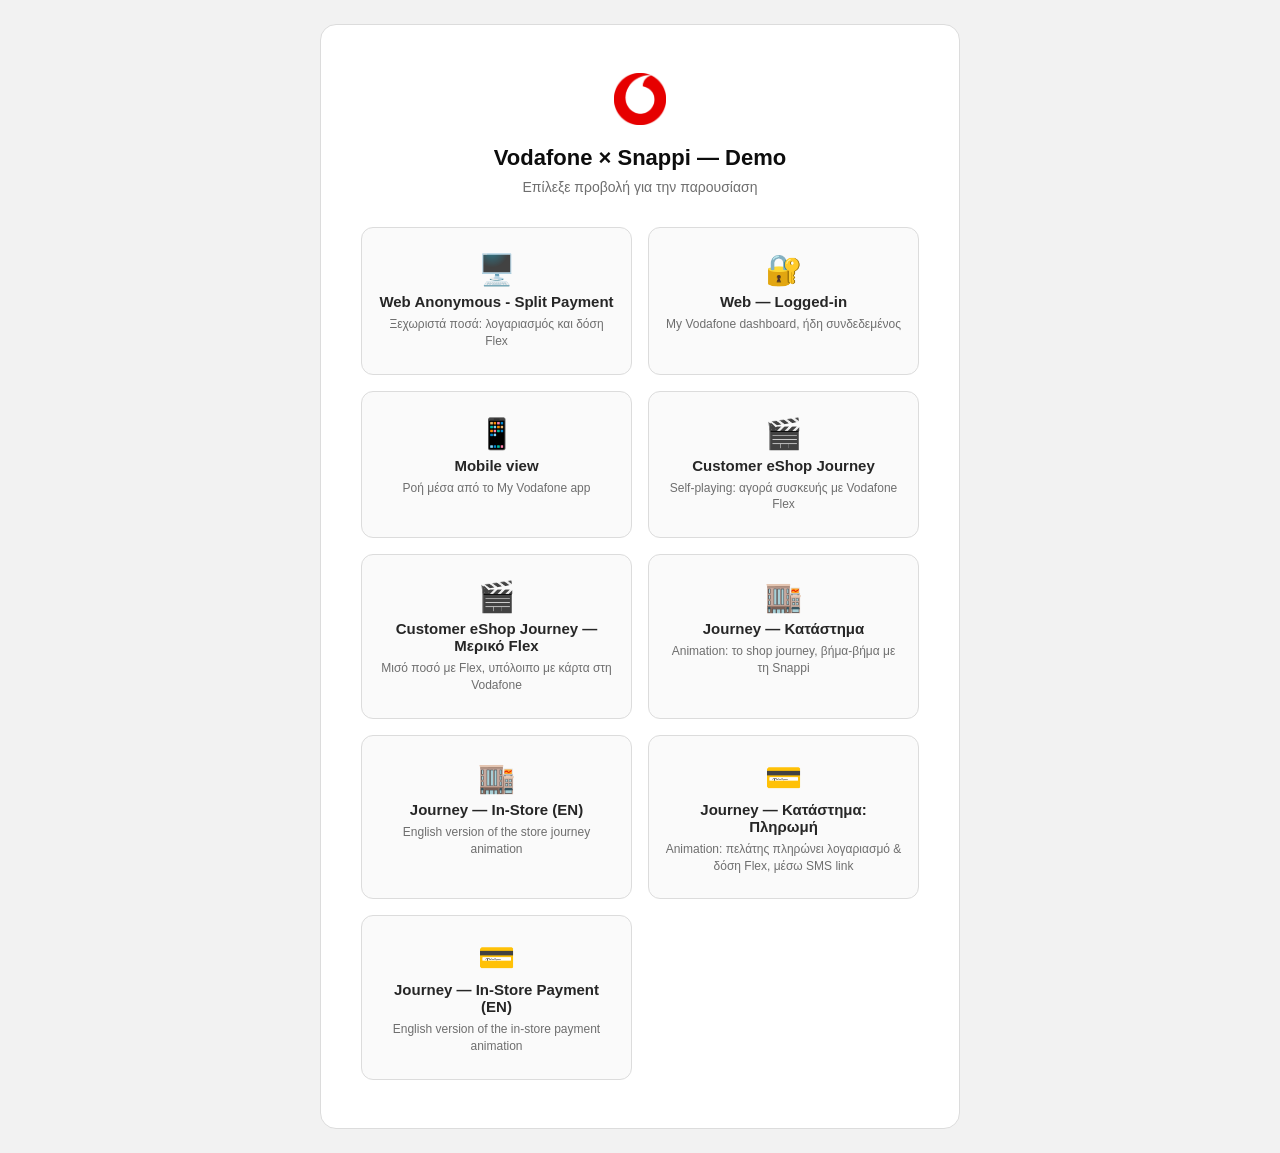
==== commit 4441f559: "Add in-store payment journey and English digital-payment page - Add journey4.html/journey4-en.html: " ====
--- a/index.html
+++ b/index.html
@@ -49,6 +49,16 @@
           <span class="chooser__option-label">Journey — In-Store (EN)</span>
           <span class="chooser__option-desc">English version of the store journey animation</span>
         </a>
+        <a href="journey4.html" class="chooser__option">
+          <span class="chooser__option-icon">💳</span>
+          <span class="chooser__option-label">Journey — Κατάστημα: Πληρωμή</span>
+          <span class="chooser__option-desc">Animation: πελάτης πληρώνει λογαριασμό & δόση Flex, μέσω SMS link</span>
+        </a>
+        <a href="journey4-en.html" class="chooser__option">
+          <span class="chooser__option-icon">💳</span>
+          <span class="chooser__option-label">Journey — In-Store Payment (EN)</span>
+          <span class="chooser__option-desc">English version of the in-store payment animation</span>
+        </a>
       </div>
     </div>
   </div>
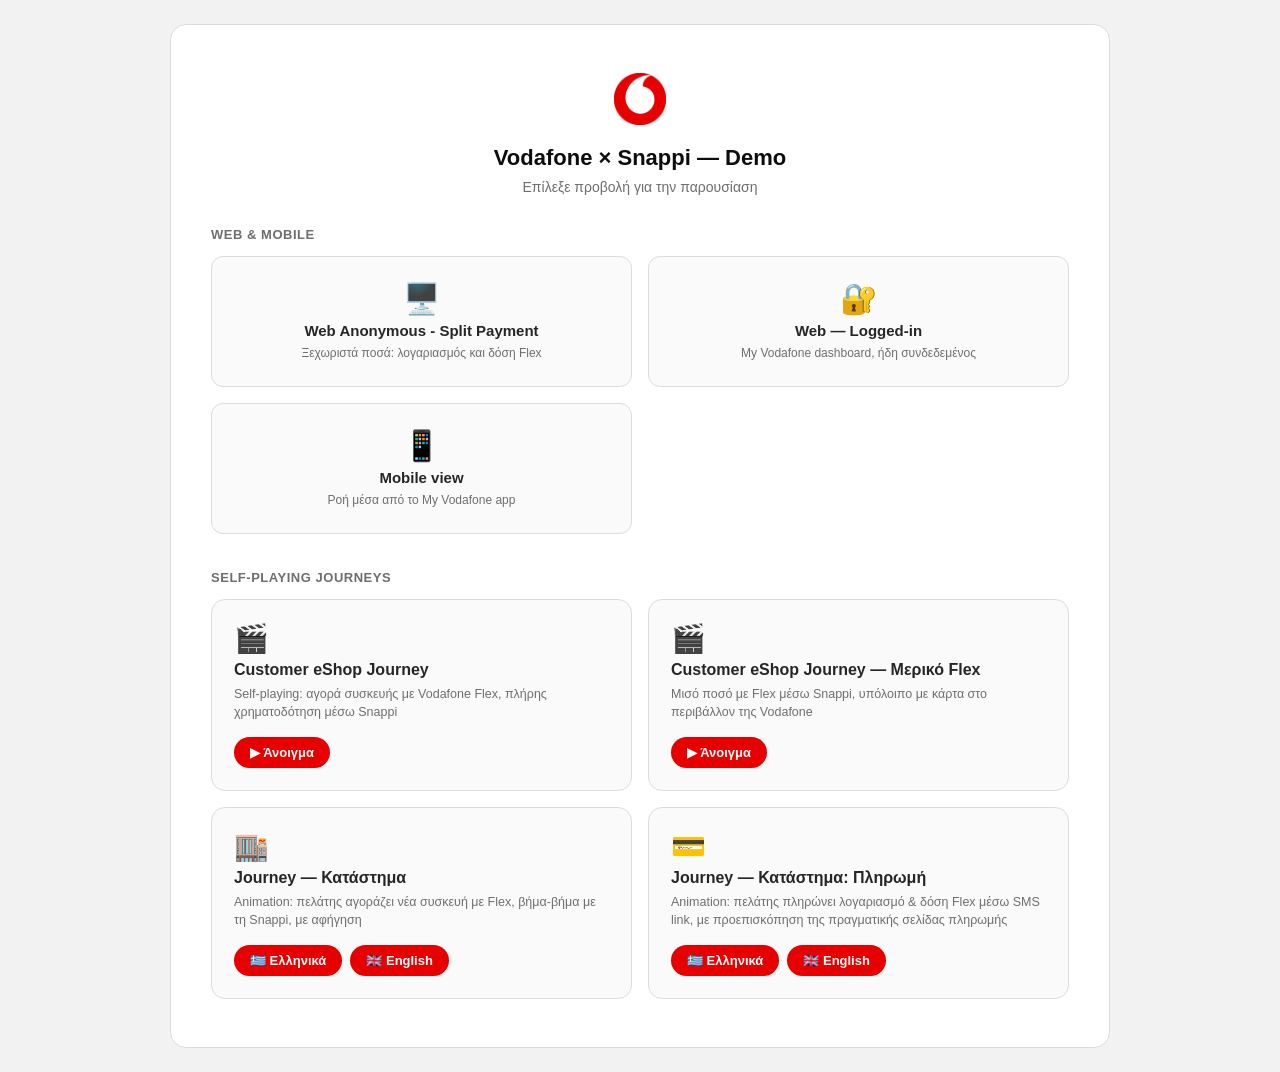
==== commit 3979cc40: "Redesign homepage chooser with separate journey cards Split the flat option list into a compact "Web" ====
--- a/index.html
+++ b/index.html
@@ -9,10 +9,12 @@
 <body>
 
   <div class="chooser">
-    <div class="chooser__card">
+    <div class="chooser__card chooser__card--wide">
       <img src="vodafone-logo.png" width="52" height="52" alt="" class="chooser__logo">
       <h1 class="chooser__title">Vodafone × Snappi — Demo</h1>
       <p class="chooser__subtitle">Επίλεξε προβολή για την παρουσίαση</p>
+
+      <h2 class="chooser__section-title">Web &amp; Mobile</h2>
       <div class="chooser__options">
         <a href="web2.html" class="chooser__option">
           <span class="chooser__option-icon">🖥️</span>
@@ -29,36 +31,49 @@
           <span class="chooser__option-label">Mobile view</span>
           <span class="chooser__option-desc">Ροή μέσα από το My Vodafone app</span>
         </a>
-        <a href="journey.html" class="chooser__option">
-          <span class="chooser__option-icon">🎬</span>
-          <span class="chooser__option-label">Customer eShop Journey</span>
-          <span class="chooser__option-desc">Self-playing: αγορά συσκευής με Vodafone Flex</span>
-        </a>
-        <a href="journey2.html" class="chooser__option">
-          <span class="chooser__option-icon">🎬</span>
-          <span class="chooser__option-label">Customer eShop Journey — Μερικό Flex</span>
-          <span class="chooser__option-desc">Μισό ποσό με Flex, υπόλοιπο με κάρτα στη Vodafone</span>
-        </a>
-        <a href="journey3.html" class="chooser__option">
-          <span class="chooser__option-icon">🏬</span>
-          <span class="chooser__option-label">Journey — Κατάστημα</span>
-          <span class="chooser__option-desc">Animation: το shop journey, βήμα-βήμα με τη Snappi</span>
-        </a>
-        <a href="journey3-en.html" class="chooser__option">
-          <span class="chooser__option-icon">🏬</span>
-          <span class="chooser__option-label">Journey — In-Store (EN)</span>
-          <span class="chooser__option-desc">English version of the store journey animation</span>
-        </a>
-        <a href="journey4.html" class="chooser__option">
-          <span class="chooser__option-icon">💳</span>
-          <span class="chooser__option-label">Journey — Κατάστημα: Πληρωμή</span>
-          <span class="chooser__option-desc">Animation: πελάτης πληρώνει λογαριασμό & δόση Flex, μέσω SMS link</span>
-        </a>
-        <a href="journey4-en.html" class="chooser__option">
-          <span class="chooser__option-icon">💳</span>
-          <span class="chooser__option-label">Journey — In-Store Payment (EN)</span>
-          <span class="chooser__option-desc">English version of the in-store payment animation</span>
-        </a>
+      </div>
+
+      <h2 class="chooser__section-title">Self-playing Journeys</h2>
+      <div class="journey-grid">
+
+        <div class="journey-card">
+          <span class="journey-card__icon">🎬</span>
+          <h3 class="journey-card__title">Customer eShop Journey</h3>
+          <p class="journey-card__desc">Self-playing: αγορά συσκευής με Vodafone Flex, πλήρης χρηματοδότηση μέσω Snappi</p>
+          <div class="journey-card__links">
+            <a href="journey.html" class="journey-card__link">▶ Άνοιγμα</a>
+          </div>
+        </div>
+
+        <div class="journey-card">
+          <span class="journey-card__icon">🎬</span>
+          <h3 class="journey-card__title">Customer eShop Journey — Μερικό Flex</h3>
+          <p class="journey-card__desc">Μισό ποσό με Flex μέσω Snappi, υπόλοιπο με κάρτα στο περιβάλλον της Vodafone</p>
+          <div class="journey-card__links">
+            <a href="journey2.html" class="journey-card__link">▶ Άνοιγμα</a>
+          </div>
+        </div>
+
+        <div class="journey-card">
+          <span class="journey-card__icon">🏬</span>
+          <h3 class="journey-card__title">Journey — Κατάστημα</h3>
+          <p class="journey-card__desc">Animation: πελάτης αγοράζει νέα συσκευή με Flex, βήμα-βήμα με τη Snappi, με αφήγηση</p>
+          <div class="journey-card__links">
+            <a href="journey3.html" class="journey-card__link">🇬🇷 Ελληνικά</a>
+            <a href="journey3-en.html" class="journey-card__link">🇬🇧 English</a>
+          </div>
+        </div>
+
+        <div class="journey-card">
+          <span class="journey-card__icon">💳</span>
+          <h3 class="journey-card__title">Journey — Κατάστημα: Πληρωμή</h3>
+          <p class="journey-card__desc">Animation: πελάτης πληρώνει λογαριασμό &amp; δόση Flex μέσω SMS link, με προεπισκόπηση της πραγματικής σελίδας πληρωμής</p>
+          <div class="journey-card__links">
+            <a href="journey4.html" class="journey-card__link">🇬🇷 Ελληνικά</a>
+            <a href="journey4-en.html" class="journey-card__link">🇬🇧 English</a>
+          </div>
+        </div>
+
       </div>
     </div>
   </div>
--- a/styles.css
+++ b/styles.css
@@ -994,6 +994,79 @@
   line-height: 1.4;
 }
 
+.chooser__card--wide { max-width: 940px; }
+
+.chooser__section-title {
+  font-size: 13px;
+  font-weight: 700;
+  text-transform: uppercase;
+  letter-spacing: 0.04em;
+  color: var(--vf-grey-text);
+  margin: 36px 0 14px;
+  text-align: left;
+}
+
+.chooser__section-title:first-of-type { margin-top: 8px; }
+
+.journey-grid {
+  display: grid;
+  grid-template-columns: 1fr 1fr;
+  gap: 16px;
+}
+
+.journey-card {
+  background: #fafafa;
+  border: 1.5px solid var(--vf-grey-border);
+  border-radius: 14px;
+  padding: 22px;
+  display: flex;
+  flex-direction: column;
+  gap: 6px;
+  text-align: left;
+  transition: border-color 0.15s ease;
+}
+
+.journey-card:hover { border-color: var(--vf-red); }
+
+.journey-card__icon { font-size: 28px; }
+
+.journey-card__title {
+  font-size: 16px;
+  font-weight: 700;
+  color: var(--vf-text);
+  margin: 0;
+}
+
+.journey-card__desc {
+  font-size: 12.5px;
+  color: var(--vf-grey-text);
+  line-height: 1.45;
+  margin: 0 0 10px;
+  flex: 1;
+}
+
+.journey-card__links {
+  display: flex;
+  gap: 8px;
+  flex-wrap: wrap;
+}
+
+.journey-card__link {
+  display: inline-block;
+  background: var(--vf-red);
+  color: #fff;
+  font-size: 13px;
+  font-weight: 700;
+  padding: 8px 16px;
+  border-radius: 20px;
+  text-decoration: none;
+  text-align: center;
+  font-family: var(--font);
+  transition: background 0.15s ease;
+}
+
+.journey-card__link:hover { background: var(--vf-red-dark); }
+
 .view-switch-btn {
   position: fixed;
   left: 20px;
@@ -1376,6 +1449,7 @@
   .modal-close { right: 12px; }
   .chooser__options { grid-template-columns: 1fr; }
   .chooser__card { padding: 36px 24px; }
+  .journey-grid { grid-template-columns: 1fr; }
 }
 
 /* ---------- Printed / PDF bill template ---------- */
